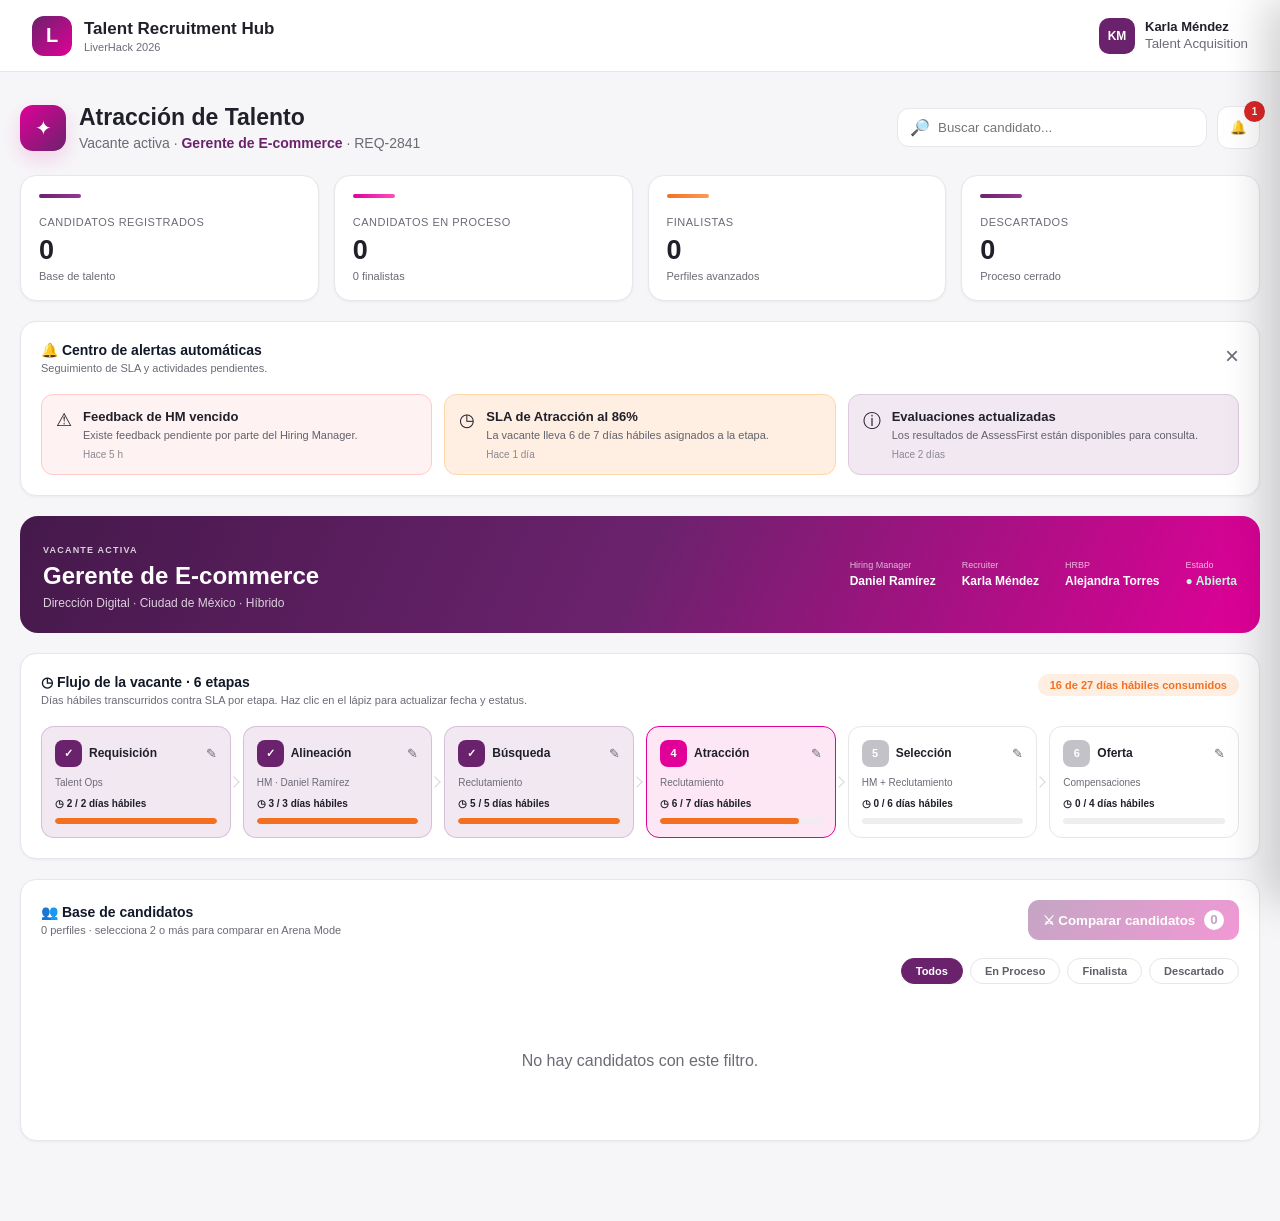
==== html/index.html @ 6214e39b "refactor: organiza estructura del proyecto en carpetas" ====
<!DOCTYPE html>
<html lang="es">

<head>

    <meta charset="UTF-8">

    <meta name="viewport" content="width=device-width, initial-scale=1.0">

    <title>
        Talent Recruitment Hub | LiverHack 2026
    </title>

    <link rel="stylesheet" href="../css/styles.css">

    <!-- Primero cargamos los datos -->
    <script src="../js/candidatos-db.js" defer></script>

    <!-- Después cargamos la lógica de la página -->
    <script src="../js/app.js" defer></script>

</head>


<body>


    <div class="app-shell">


        <!-- =========================================
             ENCABEZADO
        ========================================== -->

        <header class="top-header">


            <div class="brand">

                <div class="brand-logo">
                    L
                </div>

                <div>

                    <h1>
                        Talent Recruitment Hub
                    </h1>

                    <p>
                        LiverHack 2026
                    </p>

                </div>

            </div>



            <div class="header-user">

                <span class="user-avatar">
                    KM
                </span>

                <div>

                    <strong>
                        Karla Méndez
                    </strong>

                    <small>
                        Talent Acquisition
                    </small>

                </div>

            </div>


        </header>



        <!-- =========================================
             CONTENIDO
        ========================================== -->

        <main class="main-container">


            <!-- =====================================
                 TOP BAR
            ====================================== -->

            <section class="hero-header">


                <div class="hero-title">

                    <div class="hero-icon">
                        ✦
                    </div>

                    <div>

                        <h2>
                            Atracción de Talento
                        </h2>

                        <p>

                            Vacante activa ·

                            <strong>
                                Gerente de E-commerce
                            </strong>

                            · REQ-2841

                        </p>

                    </div>

                </div>



                <div class="hero-actions">


                    <div class="search-box">

                        <span>
                            🔎
                        </span>

                        <input id="searchInput" type="text" placeholder="Buscar candidato...">

                    </div>



                    <button id="alertsButton" class="icon-button" type="button" title="Alertas">

                        🔔

                        <span id="criticalBadge" class="notification-badge">
                            1
                        </span>

                    </button>


                </div>


            </section>



            <!-- =====================================
                 KPIs
            ====================================== -->

            <section id="kpiContainer" class="kpi-grid">
            </section>



            <!-- =====================================
                 ALERTAS
            ====================================== -->

            <section id="alertsPanel" class="card alerts-panel">


                <div class="section-header">

                    <div>

                        <h3>
                            🔔 Centro de alertas automáticas
                        </h3>

                        <p>
                            Seguimiento de SLA y actividades pendientes.
                        </p>

                    </div>


                    <button id="closeAlertsButton" class="close-small" type="button">
                        ×
                    </button>

                </div>



                <div id="alertsContainer" class="alerts-grid">
                </div>


            </section>



            <!-- =====================================
                 VACANTE
            ====================================== -->

            <section class="vacancy-summary">


                <div>

                    <span class="eyebrow">
                        VACANTE ACTIVA
                    </span>

                    <h2>
                        Gerente de E-commerce
                    </h2>

                    <p>
                        Dirección Digital · Ciudad de México · Híbrido
                    </p>

                </div>



                <div class="vacancy-summary-info">


                    <div>

                        <span>
                            Hiring Manager
                        </span>

                        <strong>
                            Daniel Ramírez
                        </strong>

                    </div>


                    <div>

                        <span>
                            Recruiter
                        </span>

                        <strong>
                            Karla Méndez
                        </strong>

                    </div>


                    <div>

                        <span>
                            HRBP
                        </span>

                        <strong>
                            Alejandra Torres
                        </strong>

                    </div>


                    <div>

                        <span>
                            Estado
                        </span>

                        <strong class="open-status">
                            ● Abierta
                        </strong>

                    </div>


                </div>


            </section>



            <!-- =====================================
                 TIMELINE
            ====================================== -->

            <section class="card">


                <div class="section-header">

                    <div>

                        <h3>
                            ◷ Flujo de la vacante · 6 etapas
                        </h3>

                        <p>
                            Días hábiles transcurridos contra SLA por etapa.
                            Haz clic en el lápiz para actualizar fecha y estatus.
                        </p>

                    </div>


                    <span id="globalStageStatus" class="stage-global-status">
                    </span>

                </div>



                <div id="timelineContainer" class="vacancy-timeline">
                </div>


            </section>



            <!-- =====================================
                 CANDIDATOS
            ====================================== -->

            <section class="card">


                <div class="candidate-section-header">


                    <div>

                        <h3>
                            👥 Base de candidatos
                        </h3>

                        <p id="candidateCounter">
                        </p>

                    </div>


                    <button id="arenaButton" class="arena-button" type="button" disabled>

                        ⚔ Comparar candidatos

                        <span id="selectedCounter">
                            0
                        </span>

                    </button>


                </div>



                <div id="filtersContainer" class="filters">
                </div>



                <div id="candidateGrid" class="candidate-grid">
                </div>


            </section>


        </main>


    </div>



    <!-- =========================================
         PANEL DEL CANDIDATO
    ========================================== -->

    <div id="sheetOverlay" class="sheet-overlay">
    </div>


    <aside id="candidateSheet" class="candidate-sheet">

        <div id="candidateSheetContent" class="candidate-sheet-content">
        </div>

    </aside>



    <!-- =========================================
         COMPARADOR
    ========================================== -->

    <div id="arenaOverlay" class="modal-overlay">


        <div class="arena-modal">


            <div class="arena-header">

                <div>

                    <h2>
                        ⚔ Arena Mode
                    </h2>

                    <p>
                        Comparador de candidatos
                    </p>

                </div>


                <button id="closeArenaButton" class="arena-close" type="button">
                    ×
                </button>

            </div>



            <div id="arenaContent" class="arena-content">
            </div>


        </div>


    </div>



    <!-- =========================================
         TOAST
    ========================================== -->

    <div id="toast" class="toast">
    </div>


</body>

</html>
---- css/styles.css ----
/* =========================================================
   TALENT RECRUITMENT HUB
========================================================= */

:root {

    --liverpool: #e10098;
    --liverpool-dark: #b8007c;
    --liverpool-soft: #fde7f5;

    --grape: #6b226d;
    --grape-soft: #f1e8f2;

    --flame: #f37021;
    --flame-soft: #ffeee2;

    --red: #dc2626;
    --red-soft: #fef2f2;

    --green: #059669;
    --green-soft: #ecfdf5;

    --yellow: #d97706;
    --yellow-soft: #fffbeb;

    --canvas: #f6f6f8;
    --white: #ffffff;

    --text: #20202a;
    --text-secondary: #6b6b76;

    --border: #e6e6eb;

    --shadow:
        0 1px 3px rgba(0, 0, 0, .05);

}


/* =========================================================
   RESET
========================================================= */

* {
    box-sizing: border-box;
    margin: 0;
    padding: 0;
}


html {
    scroll-behavior: smooth;
}


body {

    font-family:
        Inter,
        Arial,
        Helvetica,
        sans-serif;

    color: var(--text);

    background:
        var(--canvas);

}


button,
input,
select {
    font-family: inherit;
}


button {
    cursor: pointer;
}


/* =========================================================
   HEADER
========================================================= */

.top-header {

    height: 72px;

    display: flex;

    align-items: center;

    justify-content: space-between;

    padding:
        0 32px;

    position: sticky;

    top: 0;

    z-index: 30;

    border-bottom:
        1px solid var(--border);

    background:
        white;

}


.brand {

    display: flex;

    align-items: center;

    gap: 12px;

}


.brand-logo {

    width: 40px;

    height: 40px;

    display: flex;

    align-items: center;

    justify-content: center;

    border-radius: 12px;

    color:
        white;

    font-size: 20px;

    font-weight: 800;

    background:
        linear-gradient(
            135deg,
            var(--grape),
            var(--liverpool)
        );

}


.brand h1 {

    font-size:
        17px;

}


.brand p {

    margin-top:
        2px;

    color:
        var(--text-secondary);

    font-size:
        11px;

}


.header-user {

    display: flex;

    align-items: center;

    gap: 10px;

}


.header-user strong {

    display: block;

    font-size:
        13px;

}


.header-user small {

    color:
        var(--text-secondary);

}


.user-avatar {

    width:
        36px;

    height:
        36px;

    display: flex;

    align-items: center;

    justify-content: center;

    border-radius:
        10px;

    color:
        white;

    background:
        var(--grape);

    font-size:
        12px;

    font-weight:
        700;

}


/* =========================================================
   MAIN
========================================================= */

.main-container {

    width:
        min(
            1450px,
            calc(100% - 40px)
        );

    margin:
        0 auto;

    padding:
        32px 0 60px;

}


/* =========================================================
   HERO
========================================================= */

.hero-header {

    display: flex;

    align-items: center;

    justify-content: space-between;

    gap:
        30px;

    margin-bottom:
        24px;

}


.hero-title {

    display: flex;

    align-items: center;

    gap:
        13px;

}


.hero-icon {

    width:
        46px;

    height:
        46px;

    display: flex;

    align-items: center;

    justify-content: center;

    border-radius:
        13px;

    color:
        white;

    background:
        linear-gradient(
            135deg,
            var(--liverpool),
            var(--grape)
        );

    box-shadow:
        0 8px 20px
        rgba(225, 0, 152, .16);

    font-size:
        20px;

}


.hero-title h2 {

    font-size:
        23px;

}


.hero-title p {

    margin-top:
        4px;

    color:
        var(--text-secondary);

    font-size:
        14px;

}


.hero-title strong {

    color:
        var(--grape);

}


.hero-actions {

    display: flex;

    align-items: center;

    gap:
        10px;

}


.search-box {

    width:
        310px;

    display: flex;

    align-items: center;

    gap:
        8px;

    padding:
        0 12px;

    border:
        1px solid var(--border);

    border-radius:
        12px;

    background:
        white;

}


.search-box input {

    width:
        100%;

    padding:
        11px 0;

    border:
        none;

    outline:
        none;

    background:
        transparent;

    color:
        var(--text);

}


.icon-button {

    width:
        43px;

    height:
        43px;

    position:
        relative;

    border:
        1px solid var(--border);

    border-radius:
        12px;

    background:
        white;

}


.notification-badge {

    width:
        21px;

    height:
        21px;

    position:
        absolute;

    top:
        -6px;

    right:
        -6px;

    display: flex;

    align-items: center;

    justify-content: center;

    border-radius:
        50%;

    color:
        white;

    background:
        var(--red);

    font-size:
        10px;

    font-weight:
        700;

}


/* =========================================================
   KPIs
========================================================= */

.kpi-grid {

    display:
        grid;

    grid-template-columns:
        repeat(4, 1fr);

    gap:
        15px;

    margin-bottom:
        20px;

}


.kpi-card {

    padding:
        18px;

    border:
        1px solid var(--border);

    border-radius:
        16px;

    background:
        white;

    box-shadow:
        var(--shadow);

}


.kpi-line {

    width:
        42px;

    height:
        4px;

    margin-bottom:
        14px;

    border-radius:
        999px;

}


.kpi-line.grape {

    background:
        linear-gradient(
            90deg,
            var(--grape),
            #933795
        );

}


.kpi-line.pink {

    background:
        linear-gradient(
            90deg,
            var(--liverpool),
            #ff4fbb
        );

}


.kpi-line.flame {

    background:
        linear-gradient(
            90deg,
            var(--flame),
            #ff9a5a
        );

}


.kpi-card span {

    color:
        var(--text-secondary);

    font-size:
        11px;

    text-transform:
        uppercase;

    letter-spacing:
        .5px;

}


.kpi-card strong {

    display:
        block;

    margin-top:
        5px;

    font-size:
        27px;

}


.kpi-card p {

    margin-top:
        4px;

    color:
        var(--text-secondary);

    font-size:
        11px;

}


/* =========================================================
   CARDS
========================================================= */

.card {

    margin-bottom:
        20px;

    padding:
        20px;

    border:
        1px solid var(--border);

    border-radius:
        16px;

    background:
        white;

    box-shadow:
        var(--shadow);

}


.section-header {

    display: flex;

    align-items:
        flex-start;

    justify-content:
        space-between;

    gap:
        20px;

    margin-bottom:
        20px;

}


.section-header h3,
.candidate-section-header h3 {

    color:
        #111827;

    font-size:
        14px;

    font-weight:
        600;

}


.section-header p,
.candidate-section-header p {

    margin-top:
        4px;

    color:
        var(--text-secondary);

    font-size:
        11px;

}


.close-small {

    border:
        none;

    background:
        transparent;

    color:
        var(--text-secondary);

    font-size:
        24px;

}


/* =========================================================
   ALERTAS
========================================================= */

.alerts-panel {

    max-height:
        500px;

    overflow:
        hidden;

    opacity:
        1;

    transition:
        .3s ease;

}


.alerts-panel.hidden {

    max-height:
        0;

    margin-bottom:
        0;

    padding-top:
        0;

    padding-bottom:
        0;

    opacity:
        0;

    border-width:
        0;

}


.alerts-grid {

    display:
        grid;

    grid-template-columns:
        repeat(3, 1fr);

    gap:
        12px;

}


.alert {

    display:
        flex;

    gap:
        11px;

    padding:
        14px;

    border:
        1px solid;

    border-radius:
        12px;

}


.alert.critical {

    border-color:
        #fecaca;

    background:
        var(--red-soft);

}


.alert.warning {

    border-color:
        #fed7aa;

    background:
        var(--flame-soft);

}


.alert.info {

    border-color:
        #dec9df;

    background:
        var(--grape-soft);

}


.alert-icon {

    font-size:
        18px;

}


.alert h4 {

    font-size:
        13px;

}


.alert p {

    margin-top:
        4px;

    color:
        #62626c;

    line-height:
        1.45;

    font-size:
        11px;

}


.alert small {

    display:
        block;

    margin-top:
        5px;

    color:
        #8a8991;

    font-size:
        10px;

}


/* =========================================================
   VACANTE
========================================================= */

.vacancy-summary {

    display:
        flex;

    align-items:
        center;

    justify-content:
        space-between;

    gap:
        30px;

    margin-bottom:
        20px;

    padding:
        23px;

    border-radius:
        18px;

    color:
        white;

    background:
        linear-gradient(
            115deg,
            #45194b,
            var(--grape),
            var(--liverpool)
        );

}


.eyebrow {

    font-size:
        9px;

    font-weight:
        800;

    letter-spacing:
        1.2px;

    opacity:
        .8;

}


.vacancy-summary h2 {

    margin-top:
        5px;

    font-size:
        24px;

}


.vacancy-summary > div > p {

    margin-top:
        6px;

    opacity:
        .8;

    font-size:
        12px;

}


.vacancy-summary-info {

    display:
        grid;

    grid-template-columns:
        repeat(4, auto);

    gap:
        26px;

}


.vacancy-summary-info span {

    display:
        block;

    opacity:
        .7;

    font-size:
        9px;

}


.vacancy-summary-info strong {

    display:
        block;

    margin-top:
        4px;

    font-size:
        12px;

}


.open-status {

    color:
        #b9ffd8;

}


/* =========================================================
   TIMELINE
========================================================= */

.stage-global-status {

    padding:
        5px 12px;

    border-radius:
        999px;

    color:
        var(--flame);

    background:
        var(--flame-soft);

    font-size:
        11px;

    font-weight:
        600;

}


.vacancy-timeline {

    display:
        grid;

    grid-template-columns:
        repeat(6, 1fr);

    gap:
        12px;

}


.timeline-stage {

    position:
        relative;

    min-width:
        0;

    padding:
        13px;

    border:
        1px solid var(--border);

    border-radius:
        13px;

    background:
        white;

    transition:
        transform .2s ease,
        box-shadow .2s ease;

}


.timeline-stage:hover {

    transform:
        translateY(-1px);

    box-shadow:
        0 3px 10px
        rgba(0, 0, 0, .055);

}


.timeline-stage.done {

    border-color:
        rgba(107, 34, 109, .20);

    background:
        var(--grape-soft);

}


.timeline-stage.current {

    border-color:
        var(--liverpool);

    background:
        var(--liverpool-soft);

}


.timeline-stage:not(:last-child)::after {

    content:
        "";

    width:
        7px;

    height:
        7px;

    position:
        absolute;

    top:
        50%;

    right:
        -8px;

    z-index:
        5;

    border-top:
        1px solid #d6d6dc;

    border-right:
        1px solid #d6d6dc;

    transform:
        translateY(-50%)
        rotate(45deg);

}


.timeline-stage-header {

    display:
        flex;

    align-items:
        center;

    justify-content:
        space-between;

    gap:
        7px;

}


.stage-number {

    width:
        27px;

    height:
        27px;

    flex-shrink:
        0;

    display:
        flex;

    align-items:
        center;

    justify-content:
        center;

    border-radius:
        8px;

    color:
        white;

    background:
        #c2c2c8;

    font-size:
        11px;

    font-weight:
        700;

}


.done .stage-number {

    background:
        var(--grape);

}


.current .stage-number {

    background:
        var(--liverpool);

}


.timeline-stage h4 {

    flex:
        1;

    font-size:
        12px;

}


.edit-stage {

    border:
        none;

    color:
        var(--text-secondary);

    background:
        transparent;

    font-size:
        13px;

}


.edit-stage:hover {

    color:
        var(--liverpool);

}


.stage-owner {

    margin-top:
        10px;

    color:
        var(--text-secondary);

    font-size:
        10px;

}


.stage-time {

    display:
        flex;

    align-items:
        center;

    gap:
        5px;

    margin-top:
        10px;

    font-size:
        10px;

    font-weight:
        600;

}


.stage-time.over {

    color:
        var(--red);

}


.progress {

    width:
        100%;

    height:
        6px;

    margin-top:
        9px;

    overflow:
        hidden;

    border-radius:
        999px;

    background:
        #efedf0;

}


.progress-fill {

    height:
        100%;

    border-radius:
        999px;

    background:
        linear-gradient(
            90deg,
            var(--grape),
            var(--liverpool)
        );

    transition:
        width .5s ease;

}


.timeline-stage.done .progress {

    background:
        rgba(255, 255, 255, .8);

}


.timeline-stage.done .progress-fill {

    background:
        var(--flame);

}


.progress-fill.warning {

    background:
        var(--flame);

}


.progress-fill.danger {

    background:
        var(--red);

}


.stage-editor {

    display:
        none;

    margin-top:
        12px;

    padding:
        10px;

    border:
        1px solid var(--border);

    border-radius:
        9px;

    background:
        white;

}


.stage-editor.active {

    display:
        block;

}


.stage-editor label {

    display:
        block;

    margin-bottom:
        8px;

    color:
        var(--text-secondary);

    font-size:
        9px;

    font-weight:
        700;

    text-transform:
        uppercase;

}


.stage-editor input,
.stage-editor select {

    width:
        100%;

    margin-top:
        4px;

    padding:
        7px;

    border:
        1px solid var(--border);

    border-radius:
        6px;

    outline:
        none;

}


.stage-editor input:focus,
.stage-editor select:focus {

    border-color:
        var(--liverpool);

}


.stage-editor button {

    width:
        100%;

    padding:
        7px;

    border:
        none;

    border-radius:
        7px;

    color:
        white;

    background:
        var(--liverpool);

}


/* =========================================================
   CANDIDATOS
========================================================= */

.candidate-section-header {

    display:
        flex;

    align-items:
        center;

    justify-content:
        space-between;

    gap:
        20px;

}


.filters {

    display:
        flex;

    justify-content:
        flex-end;

    flex-wrap:
        wrap;

    gap:
        7px;

    margin:
        18px 0;

}


.filter-button {

    padding:
        6px 14px;

    border:
        1px solid var(--border);

    border-radius:
        999px;

    color:
        #5f6068;

    background:
        white;

    font-size:
        11px;

    font-weight:
        600;

}


.filter-button:hover {

    border-color:
        var(--grape);

    color:
        var(--grape);

}


.filter-button.active {

    border-color:
        var(--grape);

    color:
        white;

    background:
        var(--grape);

}


.arena-button {

    padding:
        10px 15px;

    border:
        none;

    border-radius:
        11px;

    color:
        white;

    background:
        linear-gradient(
            135deg,
            var(--grape),
            var(--liverpool)
        );

    font-weight:
        700;

}


.arena-button:disabled {

    opacity:
        .4;

    cursor:
        not-allowed;

}


.arena-button span {

    width:
        20px;

    height:
        20px;

    display:
        inline-flex;

    align-items:
        center;

    justify-content:
        center;

    margin-left:
        5px;

    border-radius:
        50%;

    color:
        var(--grape);

    background:
        white;

}


.candidate-grid {

    display:
        grid;

    grid-template-columns:
        repeat(3, 1fr);

    gap:
        13px;

}


.candidate-card {

    padding:
        16px;

    border:
        1px solid var(--border);

    border-radius:
        14px;

    background:
        white;

    transition:
        transform .2s ease,
        box-shadow .2s ease,
        border-color .2s ease;

}


.candidate-card:hover {

    transform:
        translateY(-2px);

    box-shadow:
        0 8px 25px
        rgba(0, 0, 0, .07);

}


.candidate-card.selected {

    border-color:
        var(--liverpool);

    background:
        rgba(253, 231, 245, .40);

}


.candidate-top {

    display:
        flex;

    align-items:
        flex-start;

    gap:
        10px;

}


.candidate-checkbox {

    width:
        16px;

    height:
        16px;

    margin-top:
        4px;

    accent-color:
        var(--liverpool);

}


.candidate-avatar {

    width:
        48px;

    height:
        48px;

    flex-shrink:
        0;

    display:
        flex;

    align-items:
        center;

    justify-content:
        center;

    border-radius:
        13px;

    color:
        white;

    background:
        linear-gradient(
            135deg,
            var(--grape),
            var(--liverpool)
        );

    font-size:
        13px;

    font-weight:
        800;

}


.candidate-basic {

    min-width:
        0;

    flex:
        1;

}


.candidate-basic h4 {

    overflow:
        hidden;

    white-space:
        nowrap;

    text-overflow:
        ellipsis;

    font-size:
        13px;

}


.candidate-basic p {

    overflow:
        hidden;

    margin-top:
        3px;

    color:
        var(--text-secondary);

    white-space:
        nowrap;

    text-overflow:
        ellipsis;

    font-size:
        11px;

}


.location {

    display:
        block;

    margin-top:
        4px;

    color:
        var(--text-secondary);

    font-size:
        10px;

}


.status {

    padding:
        4px 8px;

    border-radius:
        999px;

    white-space:
        nowrap;

    font-size:
        9px;

    font-weight:
        700;

}


.status.finalista {

    color:
        var(--liverpool-dark);

    background:
        var(--liverpool-soft);

}


.status.proceso {

    color:
        #c15212;

    background:
        var(--flame-soft);

}


.status.descartado {

    color:
        #666;

    background:
        #ededf0;

}


.compatibility {

    margin-top:
        15px;

}


.compatibility-header {

    display:
        flex;

    justify-content:
        space-between;

    margin-bottom:
        5px;

    color:
        #60606a;

    font-size:
        10px;

}


.compatibility-header strong {

    color:
        var(--liverpool);

}


.candidate-footer {

    display:
        flex;

    align-items:
        center;

    justify-content:
        space-between;

    gap:
        10px;

    margin-top:
        14px;

}


.process-days {

    color:
        var(--text-secondary);

    font-size:
        10px;

}


.candidate-buttons {

    display:
        flex;

    gap:
        6px;

}


.small-button {

    padding:
        7px 9px;

    border:
        1px solid var(--border);

    border-radius:
        8px;

    color:
        #52525d;

    background:
        white;

    font-size:
        10px;

    font-weight:
        600;

}


.small-button:hover {

    border-color:
        var(--grape);

    color:
        var(--grape);

}


.small-button.primary {

    border-color:
        var(--liverpool);

    color:
        white;

    background:
        var(--liverpool);

}


.small-button.primary:hover {

    color:
        white;

    background:
        var(--liverpool-dark);

}


.empty-state {

    grid-column:
        1 / -1;

    padding:
        50px;

    text-align:
        center;

    color:
        var(--text-secondary);

}


/* =========================================================
   PANEL CANDIDATO
========================================================= */

.sheet-overlay {

    position:
        fixed;

    inset:
        0;

    z-index:
        90;

    visibility:
        hidden;

    opacity:
        0;

    background:
        rgba(0, 0, 0, .42);

    transition:
        .25s;

}


.sheet-overlay.active {

    visibility:
        visible;

    opacity:
        1;

}


.candidate-sheet {

    width:
        min(560px, 100%);

    height:
        100vh;

    position:
        fixed;

    top:
        0;

    right:
        0;

    z-index:
        100;

    transform:
        translateX(100%);

    background:
        var(--canvas);

    box-shadow:
        -15px 0 40px
        rgba(0, 0, 0, .18);

    transition:
        transform .32s ease;

}


.candidate-sheet.active {

    transform:
        translateX(0);

}


.candidate-sheet-content {

    height:
        100%;

    display:
        flex;

    flex-direction:
        column;

}


.sheet-header {

    display:
        flex;

    align-items:
        flex-start;

    gap:
        13px;

    padding:
        20px;

    color:
        white;

    background:
        linear-gradient(
            100deg,
            var(--grape),
            var(--liverpool)
        );

}


.sheet-header-avatar {

    width:
        55px;

    height:
        55px;

    flex-shrink:
        0;

    display:
        flex;

    align-items:
        center;

    justify-content:
        center;

    border-radius:
        15px;

    background:
        rgba(255, 255, 255, .18);

    font-size:
        16px;

    font-weight:
        700;

}


.sheet-header-info {

    min-width:
        0;

    flex:
        1;

}


.sheet-header-info h2 {

    font-size:
        18px;

}


.sheet-header-info > p {

    margin-top:
        3px;

    opacity:
        .85;

    font-size:
        12px;

}


.sheet-tags {

    display:
        flex;

    flex-wrap:
        wrap;

    gap:
        5px;

    margin-top:
        9px;

}


.sheet-tag {

    padding:
        4px 8px;

    border-radius:
        999px;

    background:
        rgba(255, 255, 255, .18);

    font-size:
        9px;

}


.compatibility-tag {

    color:
        var(--liverpool);

    background:
        white;

    font-weight:
        800;

}


.close-sheet {

    border:
        none;

    color:
        white;

    background:
        transparent;

    font-size:
        25px;

}


.sheet-scroll {

    flex:
        1;

    overflow-y:
        auto;

    padding:
        20px;

}


.sheet-section {

    margin-bottom:
        24px;

}


.sheet-section h3 {

    margin-bottom:
        10px;

    font-size:
        13px;

}


.summary-box {

    padding:
        14px;

    border:
        1px solid var(--border);

    border-radius:
        10px;

    background:
        white;

    color:
        #555560;

    line-height:
        1.55;

    font-size:
        11px;

}


.info-grid {

    display:
        grid;

    grid-template-columns:
        repeat(2, 1fr);

    gap:
        9px;

    margin-top:
        10px;

}


.info-box {

    display:
        flex;

    gap:
        9px;

    padding:
        11px;

    border:
        1px solid var(--border);

    border-radius:
        9px;

    background:
        white;

}


.info-icon {

    font-size:
        16px;

}


.info-box span {

    display:
        block;

    color:
        var(--text-secondary);

    font-size:
        9px;

}


.info-box strong {

    display:
        block;

    margin-top:
        3px;

    font-size:
        10px;

}


.cv-viewer {

    overflow:
        hidden;

    border:
        1px solid var(--border);

    border-radius:
        11px;

    background:
        #dddde2;

}


.cv-toolbar {

    display:
        flex;

    align-items:
        center;

    justify-content:
        space-between;

    gap:
        8px;

    padding:
        8px 10px;

    background:
        #292933;

    color:
        white;

    font-size:
        9px;

}


.cv-toolbar-actions {

    display:
        flex;

    gap:
        5px;

}


.cv-toolbar button {

    padding:
        5px 8px;

    border:
        none;

    border-radius:
        5px;

    background:
        #41414c;

    color:
        white;

}


.cv-paper-wrap {

    overflow:
        auto;

    padding:
        18px;

}


.cv-paper {

    min-height:
        440px;

    padding:
        35px;

    transform-origin:
        top left;

    background:
        white;

    box-shadow:
        0 3px 15px
        rgba(0, 0, 0, .12);

}


.cv-paper h4 {

    font-size:
        15px;

}


.cv-block {

    margin-top:
        15px;

    white-space:
        pre-line;

    color:
        #44444d;

    line-height:
        1.55;

    font-size:
        10px;

}


.assess-card {

    padding:
        15px;

    border:
        1px solid var(--border);

    border-radius:
        11px;

    background:
        white;

}


.assess-main {

    display:
        grid;

    grid-template-columns:
        100px 1fr;

    gap:
        18px;

    align-items:
        center;

}


.compatibility-circle {

    width:
        90px;

    height:
        90px;

    display:
        flex;

    align-items:
        center;

    justify-content:
        center;

    border:
        7px solid var(--liverpool-soft);

    border-top-color:
        var(--liverpool);

    border-radius:
        50%;

    color:
        var(--liverpool);

    font-size:
        20px;

    font-weight:
        800;

}


.dimension {

    margin-bottom:
        8px;

}


.dimension-header {

    display:
        flex;

    justify-content:
        space-between;

    font-size:
        9px;

}


.strengths-grid {

    display:
        grid;

    grid-template-columns:
        1fr 1fr;

    gap:
        10px;

    margin-top:
        15px;

}


.strength-box {

    padding:
        12px;

    border-radius:
        9px;

    font-size:
        9px;

}


.strength-box.good {

    background:
        var(--green-soft);

}


.strength-box.opportunity {

    background:
        var(--flame-soft);

}


.strength-box strong {

    display:
        block;

    margin-bottom:
        7px;

}


.strength-box ul {

    padding-left:
        16px;

}


.strength-box li {

    margin-bottom:
        4px;

}


.recommendation {

    margin-top:
        12px;

    padding:
        12px;

    border-left:
        4px solid var(--grape);

    background:
        var(--grape-soft);

    color:
        #55505a;

    line-height:
        1.5;

    font-size:
        10px;

}


.interview-item {

    margin-bottom:
        9px;

    padding:
        12px;

    border:
        1px solid var(--border);

    border-radius:
        9px;

    background:
        white;

}


.interview-top {

    display:
        flex;

    justify-content:
        space-between;

    gap:
        10px;

}


.interview-item h4 {

    font-size:
        11px;

}


.interview-item small {

    display:
        block;

    margin-top:
        2px;

    color:
        var(--text-secondary);

}


.interview-item p {

    margin-top:
        8px;

    color:
        #5d5d65;

    line-height:
        1.5;

    font-size:
        10px;

}


.verdict {

    padding:
        3px 7px;

    border-radius:
        999px;

    white-space:
        nowrap;

    font-size:
        8px;

    font-weight:
        700;

}


.verdict.recomendado {

    color:
        var(--green);

    background:
        var(--green-soft);

}


.verdict.reservas {

    color:
        var(--flame);

    background:
        var(--flame-soft);

}


.verdict.no-recomendado {

    color:
        var(--red);

    background:
        var(--red-soft);

}


/* =========================================================
   ARENA
========================================================= */

.modal-overlay {

    position:
        fixed;

    inset:
        0;

    z-index:
        200;

    visibility:
        hidden;

    opacity:
        0;

    display:
        flex;

    align-items:
        center;

    justify-content:
        center;

    padding:
        25px;

    background:
        rgba(0, 0, 0, .52);

    transition:
        .25s;

}


.modal-overlay.active {

    visibility:
        visible;

    opacity:
        1;

}


.arena-modal {

    width:
        min(1250px, 96vw);

    max-height:
        92vh;

    overflow:
        hidden;

    border-radius:
        16px;

    background:
        white;

    box-shadow:
        0 20px 60px
        rgba(0, 0, 0, .2);

}


.arena-header {

    display:
        flex;

    align-items:
        center;

    justify-content:
        space-between;

    padding:
        17px 21px;

    color:
        white;

    background:
        linear-gradient(
            90deg,
            var(--grape),
            var(--liverpool)
        );

}


.arena-header h2 {

    font-size:
        17px;

}


.arena-header p {

    margin-top:
        2px;

    opacity:
        .8;

    font-size:
        10px;

}


.arena-close {

    border:
        none;

    color:
        white;

    background:
        transparent;

    font-size:
        27px;

}


.arena-content {

    max-height:
        calc(92vh - 70px);

    overflow:
        auto;

}


.arena-table {

    width:
        100%;

    min-width:
        850px;

    border-collapse:
        collapse;

    background:
        white;

}


.arena-table th,
.arena-table td {

    padding:
        12px;

    border-right:
        1px solid var(--border);

    border-bottom:
        1px solid var(--border);

    text-align:
        left;

    vertical-align:
        top;

    font-size:
        10px;

}


.arena-table th {

    position:
        sticky;

    top:
        0;

    z-index:
        3;

    background:
        white;

}


.arena-table .criterion {

    width:
        180px;

    color:
        #666;

    font-weight:
        700;

}


.arena-candidate {

    display:
        flex;

    align-items:
        center;

    gap:
        8px;

}


.arena-candidate .candidate-avatar {

    width:
        36px;

    height:
        36px;

    border-radius:
        9px;

    font-size:
        10px;

}


.compat-row {

    background:
        rgba(253, 231, 245, .55);

}


.final-row {

    background:
        var(--grape-soft);

}


.finalist-button {

    width:
        100%;

    padding:
        8px;

    border:
        1px solid #d3add5;

    border-radius:
        8px;

    color:
        var(--grape);

    background:
        white;

    font-size:
        9px;

    font-weight:
        700;

}


.finalist-button.selected {

    border-color:
        var(--liverpool);

    color:
        white;

    background:
        var(--liverpool);

}


.arena-footer {

    position:
        sticky;

    bottom:
        0;

    display:
        flex;

    align-items:
        center;

    justify-content:
        space-between;

    gap:
        20px;

    padding:
        14px 18px;

    border-top:
        1px solid var(--border);

    background:
        white;

}


.arena-footer p {

    color:
        var(--text-secondary);

    font-size:
        10px;

}


.send-finalists {

    padding:
        10px 16px;

    border:
        none;

    border-radius:
        9px;

    color:
        white;

    background:
        var(--liverpool);

    font-weight:
        700;

}


.send-finalists:disabled {

    opacity:
        .4;

    cursor:
        not-allowed;

}


/* =========================================================
   TOAST
========================================================= */

.toast {

    position:
        fixed;

    right:
        24px;

    bottom:
        24px;

    z-index:
        400;

    max-width:
        360px;

    padding:
        12px 16px;

    opacity:
        0;

    pointer-events:
        none;

    transform:
        translateY(15px);

    border-radius:
        9px;

    color:
        white;

    background:
        #2a2028;

    box-shadow:
        0 10px 30px
        rgba(0, 0, 0, .17);

    font-size:
        11px;

    transition:
        .25s;

}


.toast.active {

    opacity:
        1;

    transform:
        translateY(0);

}


/* =========================================================
   RESPONSIVE
========================================================= */

@media (max-width: 1150px) {

    .vacancy-timeline {

        grid-template-columns:
            repeat(3, 1fr);

    }


    .timeline-stage::after {

        display:
            none;

    }


    .candidate-grid {

        grid-template-columns:
            repeat(2, 1fr);

    }

}


@media (max-width: 850px) {

    .kpi-grid {

        grid-template-columns:
            repeat(2, 1fr);

    }


    .alerts-grid {

        grid-template-columns:
            1fr;

    }


    .vacancy-summary {

        align-items:
            flex-start;

        flex-direction:
            column;

    }


    .vacancy-summary-info {

        width:
            100%;

        grid-template-columns:
            repeat(2, 1fr);

    }

}


@media (max-width: 650px) {

    .top-header {

        height:
            auto;

        padding:
            12px 18px;

    }


    .header-user div:last-child {

        display:
            none;

    }


    .main-container {

        width:
            calc(100% - 22px);

        padding-top:
            20px;

    }


    .hero-header {

        align-items:
            flex-start;

        flex-direction:
            column;

    }


    .hero-actions,
    .search-box {

        width:
            100%;

    }


    .kpi-grid {

        grid-template-columns:
            1fr 1fr;

    }


    .vacancy-timeline,
    .candidate-grid {

        grid-template-columns:
            1fr;

    }


    .candidate-section-header {

        align-items:
            flex-start;

        flex-direction:
            column;

    }


    .filters {

        justify-content:
            flex-start;

    }


    .info-grid,
    .strengths-grid {

        grid-template-columns:
            1fr;

    }


    .assess-main {

        grid-template-columns:
            1fr;

    }

}
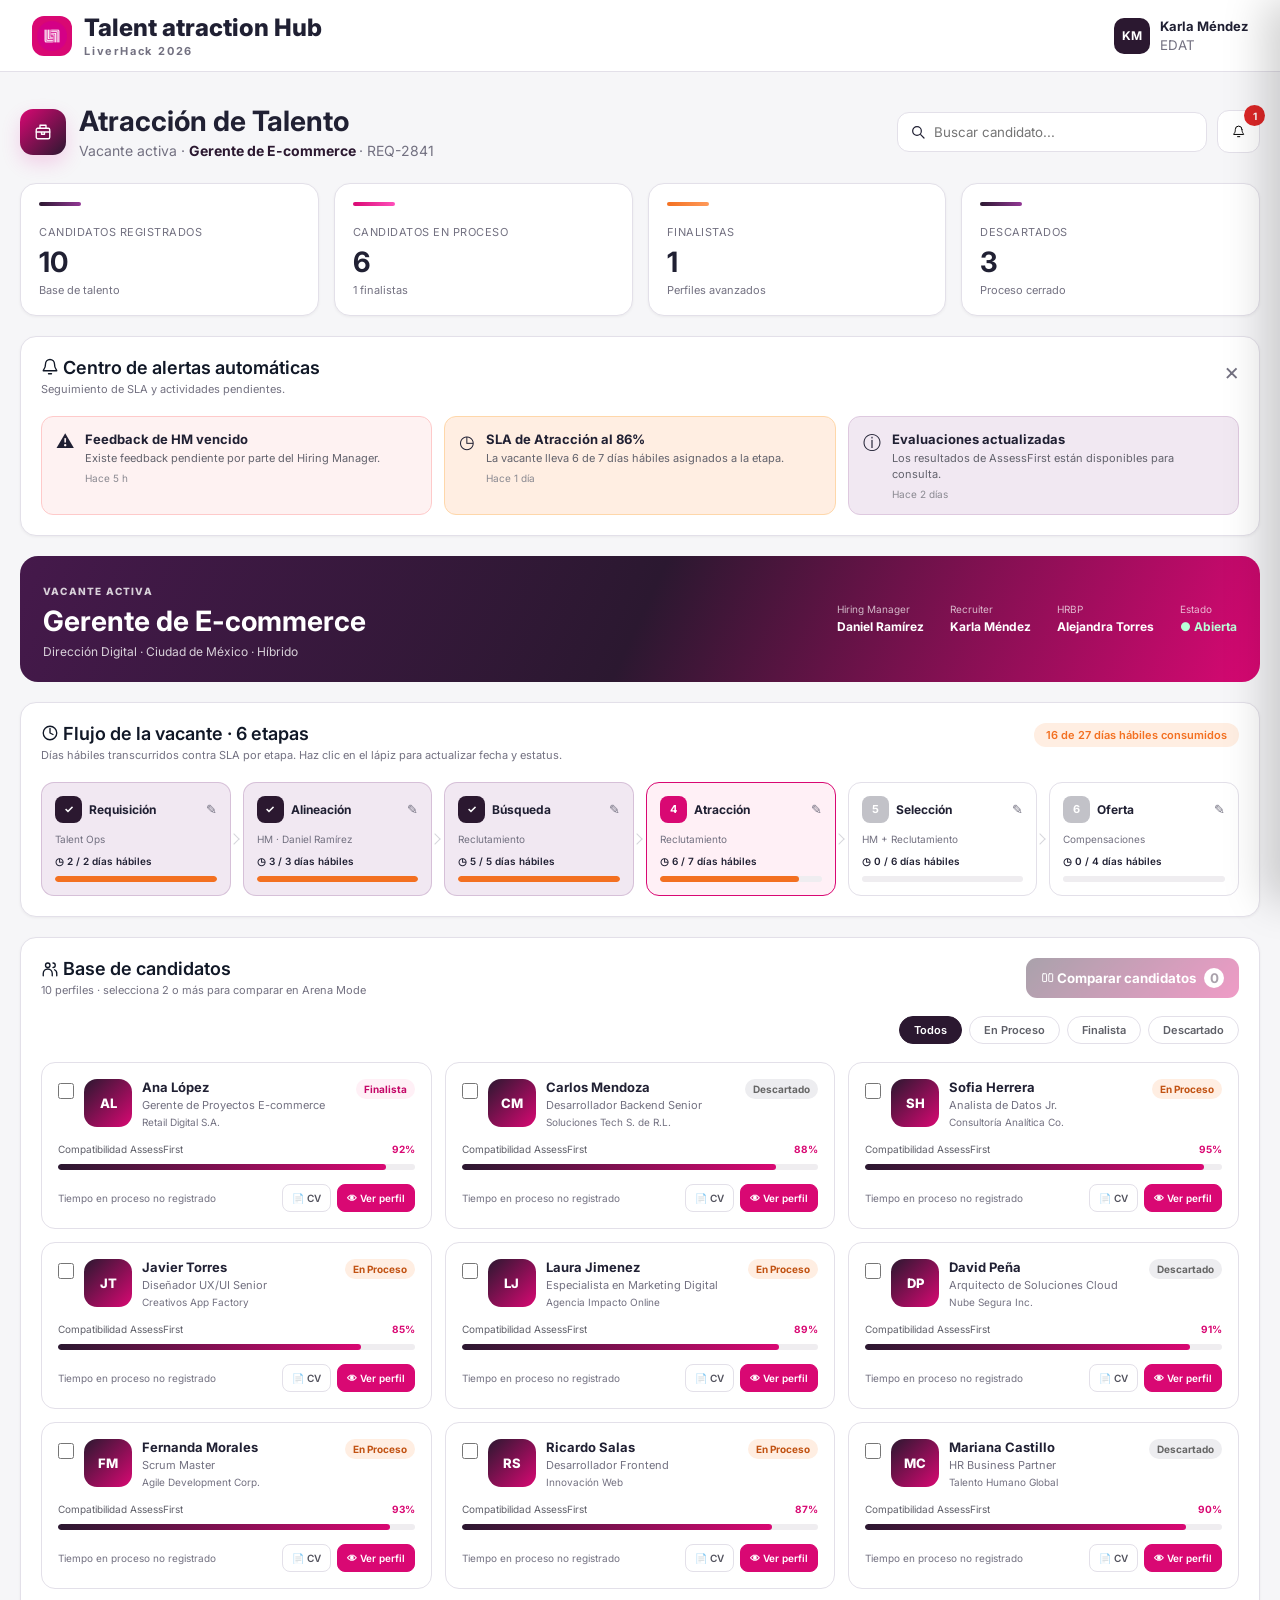
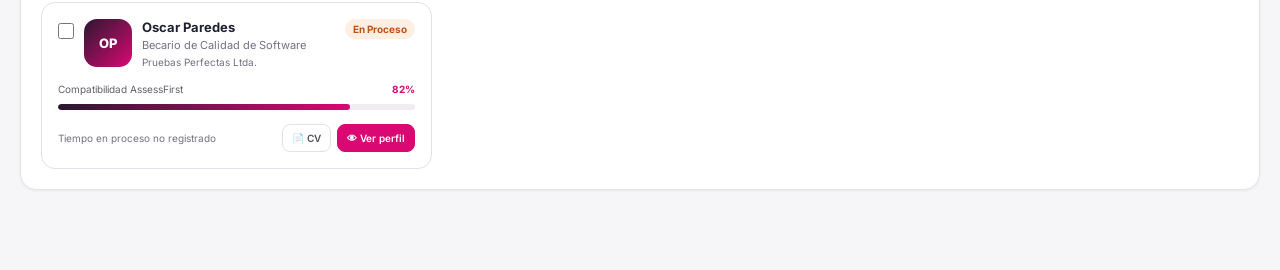
==== commit c82a5cf8: "feat: actualiza archivos del proyecto" ====
--- a/html/index.html
+++ b/html/index.html
@@ -8,7 +8,7 @@
     <meta name="viewport" content="width=device-width, initial-scale=1.0">
 
     <title>
-        Talent Recruitment Hub | LiverHack 2026
+        Talent atraction Hub | LiverHack 2026
     </title>
 
     <link rel="stylesheet" href="../css/styles.css">
@@ -19,6 +19,9 @@
     <!-- Después cargamos la lógica de la página -->
     <script src="../js/app.js" defer></script>
 
+    <link rel="preconnect" href="https://fonts.googleapis.com">
+    <link rel="preconnect" href="https://fonts.gstatic.com" crossorigin>
+    <link href="https://fonts.googleapis.com/css2?family=Inter:wght@400;500;600;700;800&display=swap" rel="stylesheet">
 </head>
 
 
@@ -37,14 +40,12 @@
 
             <div class="brand">
 
-                <div class="brand-logo">
-                    L
-                </div>
+                <div class="brand-logo"><img class="talento-logo-image" src="../recursos/el-puerto-de-liverpool-sab-de-cv--600.png" alt="Liverpool"></div>
 
                 <div>
 
                     <h1>
-                        Talent Recruitment Hub
+                         Talent atraction Hub
                     </h1>
 
                     <p>
@@ -70,7 +71,7 @@
                     </strong>
 
                     <small>
-                        Talent Acquisition
+                        EDAT
                     </small>
 
                 </div>
@@ -99,7 +100,7 @@
                 <div class="hero-title">
 
                     <div class="hero-icon">
-                        ✦
+                        <svg class="talento-icon" xmlns="http://www.w3.org/2000/svg" viewBox="0 0 24 24" fill="none" stroke="currentColor" stroke-width="1.8" stroke-linecap="round" stroke-linejoin="round" aria-hidden="true" focusable="false"><rect x="3" y="7" width="18" height="14" rx="2"/><path d="M8 7V3h8v4M3 12h18M10 12v3h4v-3"/></svg>
                     </div>
 
                     <div>
@@ -132,7 +133,7 @@
                     <div class="search-box">
 
                         <span>
-                            🔎
+                            <svg class="talento-icon" xmlns="http://www.w3.org/2000/svg" viewBox="0 0 24 24" fill="none" stroke="currentColor" stroke-width="1.8" stroke-linecap="round" stroke-linejoin="round" aria-hidden="true" focusable="false"><circle cx="10.5" cy="10.5" r="6.5"/><path d="m16 16 5 5"/></svg>
                         </span>
 
                         <input id="searchInput" type="text" placeholder="Buscar candidato...">
@@ -143,7 +144,7 @@
 
                     <button id="alertsButton" class="icon-button" type="button" title="Alertas">
 
-                        🔔
+                        <svg class="talento-icon" xmlns="http://www.w3.org/2000/svg" viewBox="0 0 24 24" fill="none" stroke="currentColor" stroke-width="1.8" stroke-linecap="round" stroke-linejoin="round" aria-hidden="true" focusable="false"><path d="M18 8a6 6 0 0 0-12 0c0 7-3 7-3 9h18c0-2-3-2-3-9M10 21h4"/></svg>
 
                         <span id="criticalBadge" class="notification-badge">
                             1
@@ -180,7 +181,7 @@
                     <div>
 
                         <h3>
-                            🔔 Centro de alertas automáticas
+                            <svg class="talento-icon" xmlns="http://www.w3.org/2000/svg" viewBox="0 0 24 24" fill="none" stroke="currentColor" stroke-width="1.8" stroke-linecap="round" stroke-linejoin="round" aria-hidden="true" focusable="false"><path d="M18 8a6 6 0 0 0-12 0c0 7-3 7-3 9h18c0-2-3-2-3-9M10 21h4"/></svg> Centro de alertas automáticas
                         </h3>
 
                         <p>
@@ -305,7 +306,7 @@
                     <div>
 
                         <h3>
-                            ◷ Flujo de la vacante · 6 etapas
+                            <svg class="talento-icon" xmlns="http://www.w3.org/2000/svg" viewBox="0 0 24 24" fill="none" stroke="currentColor" stroke-width="1.8" stroke-linecap="round" stroke-linejoin="round" aria-hidden="true" focusable="false"><circle cx="12" cy="12" r="9"/><path d="M12 6v6l4 2"/></svg> Flujo de la vacante · 6 etapas
                         </h3>
 
                         <p>
@@ -344,7 +345,7 @@
                     <div>
 
                         <h3>
-                            👥 Base de candidatos
+                            <svg class="talento-icon" xmlns="http://www.w3.org/2000/svg" viewBox="0 0 24 24" fill="none" stroke="currentColor" stroke-width="1.8" stroke-linecap="round" stroke-linejoin="round" aria-hidden="true" focusable="false"><circle cx="9" cy="7" r="3"/><path d="M3 21v-3a6 6 0 0 1 12 0v3M16 4a3 3 0 0 1 0 6M18 13a5 5 0 0 1 3 5v3"/></svg> Base de candidatos
                         </h3>
 
                         <p id="candidateCounter">
@@ -355,7 +356,7 @@
 
                     <button id="arenaButton" class="arena-button" type="button" disabled>
 
-                        ⚔ Comparar candidatos
+                        <svg class="talento-icon" xmlns="http://www.w3.org/2000/svg" viewBox="0 0 24 24" fill="none" stroke="currentColor" stroke-width="1.8" stroke-linecap="round" stroke-linejoin="round" aria-hidden="true" focusable="false"><rect x="3" y="5" width="7" height="14" rx="1"/><rect x="14" y="5" width="7" height="14" rx="1"/></svg> Comparar candidatos
 
                         <span id="selectedCounter">
                             0
@@ -419,7 +420,7 @@
                 <div>
 
                     <h2>
-                        ⚔ Arena Mode
+                        <svg class="talento-icon" xmlns="http://www.w3.org/2000/svg" viewBox="0 0 24 24" fill="none" stroke="currentColor" stroke-width="1.8" stroke-linecap="round" stroke-linejoin="round" aria-hidden="true" focusable="false"><rect x="3" y="5" width="7" height="14" rx="1"/><rect x="14" y="5" width="7" height="14" rx="1"/></svg> Arena Mode
                     </h2>
 
                     <p>
--- a/css/styles.css
+++ b/css/styles.css
@@ -141,7 +141,7 @@
     color:
         white;
 
-    font-size: 20px;
+    font-size: 18px;
 
     font-weight: 800;
 
@@ -157,8 +157,7 @@
 
 .brand h1 {
 
-    font-size:
-        17px;
+    font-size: 18px;
 
 }
 
@@ -171,8 +170,7 @@
     color:
         var(--text-secondary);
 
-    font-size:
-        11px;
+    font-size: 11px;
 
 }
 
@@ -192,8 +190,7 @@
 
     display: block;
 
-    font-size:
-        13px;
+    font-size: 13px;
 
 }
 
@@ -229,8 +226,7 @@
     background:
         var(--grape);
 
-    font-size:
-        12px;
+    font-size: 12px;
 
     font-weight:
         700;
@@ -323,16 +319,14 @@
         0 8px 20px
         rgba(225, 0, 152, .16);
 
-    font-size:
-        20px;
+    font-size: 18px;
 
 }
 
 
 .hero-title h2 {
 
-    font-size:
-        23px;
+    font-size: 24px;
 
 }
 
@@ -345,8 +339,7 @@
     color:
         var(--text-secondary);
 
-    font-size:
-        14px;
+    font-size: 14px;
 
 }
 
@@ -476,8 +469,7 @@
     background:
         var(--red);
 
-    font-size:
-        10px;
+    font-size: 10px;
 
     font-weight:
         700;
@@ -584,8 +576,7 @@
     color:
         var(--text-secondary);
 
-    font-size:
-        11px;
+    font-size: 11px;
 
     text-transform:
         uppercase;
@@ -604,8 +595,7 @@
     margin-top:
         5px;
 
-    font-size:
-        27px;
+    font-size: 28px;
 
 }
 
@@ -618,8 +608,7 @@
     color:
         var(--text-secondary);
 
-    font-size:
-        11px;
+    font-size: 11px;
 
 }
 
@@ -676,8 +665,7 @@
     color:
         #111827;
 
-    font-size:
-        14px;
+    font-size: 14px;
 
     font-weight:
         600;
@@ -694,8 +682,7 @@
     color:
         var(--text-secondary);
 
-    font-size:
-        11px;
+    font-size: 11px;
 
 }
 
@@ -711,8 +698,7 @@
     color:
         var(--text-secondary);
 
-    font-size:
-        24px;
+    font-size: 24px;
 
 }
 
@@ -830,16 +816,14 @@
 
 .alert-icon {
 
-    font-size:
-        18px;
+    font-size: 18px;
 
 }
 
 
 .alert h4 {
 
-    font-size:
-        13px;
+    font-size: 13px;
 
 }
 
@@ -855,8 +839,7 @@
     line-height:
         1.45;
 
-    font-size:
-        11px;
+    font-size: 11px;
 
 }
 
@@ -872,8 +855,7 @@
     color:
         #8a8991;
 
-    font-size:
-        10px;
+    font-size: 10px;
 
 }
 
@@ -921,8 +903,7 @@
 
 .eyebrow {
 
-    font-size:
-        9px;
+    font-size: 10px;
 
     font-weight:
         800;
@@ -941,8 +922,7 @@
     margin-top:
         5px;
 
-    font-size:
-        24px;
+    font-size: 24px;
 
 }
 
@@ -955,8 +935,7 @@
     opacity:
         .8;
 
-    font-size:
-        12px;
+    font-size: 12px;
 
 }
 
@@ -983,8 +962,7 @@
     opacity:
         .7;
 
-    font-size:
-        9px;
+    font-size: 10px;
 
 }
 
@@ -997,8 +975,7 @@
     margin-top:
         4px;
 
-    font-size:
-        12px;
+    font-size: 12px;
 
 }
 
@@ -1029,8 +1006,7 @@
     background:
         var(--flame-soft);
 
-    font-size:
-        11px;
+    font-size: 11px;
 
     font-weight:
         600;
@@ -1195,8 +1171,7 @@
     background:
         #c2c2c8;
 
-    font-size:
-        11px;
+    font-size: 11px;
 
     font-weight:
         700;
@@ -1225,8 +1200,7 @@
     flex:
         1;
 
-    font-size:
-        12px;
+    font-size: 12px;
 
 }
 
@@ -1242,8 +1216,7 @@
     background:
         transparent;
 
-    font-size:
-        13px;
+    font-size: 13px;
 
 }
 
@@ -1264,8 +1237,7 @@
     color:
         var(--text-secondary);
 
-    font-size:
-        10px;
+    font-size: 10px;
 
 }
 
@@ -1284,8 +1256,7 @@
     margin-top:
         10px;
 
-    font-size:
-        10px;
+    font-size: 10px;
 
     font-weight:
         600;
@@ -1419,8 +1390,7 @@
     color:
         var(--text-secondary);
 
-    font-size:
-        9px;
+    font-size: 10px;
 
     font-weight:
         700;
@@ -1545,8 +1515,7 @@
     background:
         white;
 
-    font-size:
-        11px;
+    font-size: 11px;
 
     font-weight:
         600;
@@ -1772,8 +1741,7 @@
             var(--liverpool)
         );
 
-    font-size:
-        13px;
+    font-size: 13px;
 
     font-weight:
         800;
@@ -1803,8 +1771,7 @@
     text-overflow:
         ellipsis;
 
-    font-size:
-        13px;
+    font-size: 13px;
 
 }
 
@@ -1826,8 +1793,7 @@
     text-overflow:
         ellipsis;
 
-    font-size:
-        11px;
+    font-size: 11px;
 
 }
 
@@ -1843,8 +1809,7 @@
     color:
         var(--text-secondary);
 
-    font-size:
-        10px;
+    font-size: 10px;
 
 }
 
@@ -1860,8 +1825,7 @@
     white-space:
         nowrap;
 
-    font-size:
-        9px;
+    font-size: 10px;
 
     font-weight:
         700;
@@ -1924,8 +1888,7 @@
     color:
         #60606a;
 
-    font-size:
-        10px;
+    font-size: 10px;
 
 }
 
@@ -1963,8 +1926,7 @@
     color:
         var(--text-secondary);
 
-    font-size:
-        10px;
+    font-size: 10px;
 
 }
 
@@ -1997,8 +1959,7 @@
     background:
         white;
 
-    font-size:
-        10px;
+    font-size: 10px;
 
     font-weight:
         600;
@@ -2211,8 +2172,7 @@
     background:
         rgba(255, 255, 255, .18);
 
-    font-size:
-        16px;
+    font-size: 16px;
 
     font-weight:
         700;
@@ -2233,8 +2193,7 @@
 
 .sheet-header-info h2 {
 
-    font-size:
-        18px;
+    font-size: 18px;
 
 }
 
@@ -2247,8 +2206,7 @@
     opacity:
         .85;
 
-    font-size:
-        12px;
+    font-size: 12px;
 
 }
 
@@ -2281,8 +2239,7 @@
     background:
         rgba(255, 255, 255, .18);
 
-    font-size:
-        9px;
+    font-size: 10px;
 
 }
 
@@ -2312,8 +2269,7 @@
     background:
         transparent;
 
-    font-size:
-        25px;
+    font-size: 24px;
 
 }
 
@@ -2345,8 +2301,7 @@
     margin-bottom:
         10px;
 
-    font-size:
-        13px;
+    font-size: 13px;
 
 }
 
@@ -2371,8 +2326,7 @@
     line-height:
         1.55;
 
-    font-size:
-        11px;
+    font-size: 11px;
 
 }
 
@@ -2419,8 +2373,7 @@
 
 .info-icon {
 
-    font-size:
-        16px;
+    font-size: 16px;
 
 }
 
@@ -2433,8 +2386,7 @@
     color:
         var(--text-secondary);
 
-    font-size:
-        9px;
+    font-size: 10px;
 
 }
 
@@ -2447,8 +2399,7 @@
     margin-top:
         3px;
 
-    font-size:
-        10px;
+    font-size: 10px;
 
 }
 
@@ -2493,8 +2444,7 @@
     color:
         white;
 
-    font-size:
-        9px;
+    font-size: 10px;
 
 }
 
@@ -2564,8 +2514,7 @@
 
 .cv-paper h4 {
 
-    font-size:
-        15px;
+    font-size: 14px;
 
 }
 
@@ -2584,8 +2533,7 @@
     line-height:
         1.55;
 
-    font-size:
-        10px;
+    font-size: 10px;
 
 }
 
@@ -2653,8 +2601,7 @@
     color:
         var(--liverpool);
 
-    font-size:
-        20px;
+    font-size: 18px;
 
     font-weight:
         800;
@@ -2678,8 +2625,7 @@
     justify-content:
         space-between;
 
-    font-size:
-        9px;
+    font-size: 10px;
 
 }
 
@@ -2709,8 +2655,7 @@
     border-radius:
         9px;
 
-    font-size:
-        9px;
+    font-size: 10px;
 
 }
 
@@ -2778,8 +2723,7 @@
     line-height:
         1.5;
 
-    font-size:
-        10px;
+    font-size: 10px;
 
 }
 
@@ -2820,8 +2764,7 @@
 
 .interview-item h4 {
 
-    font-size:
-        11px;
+    font-size: 11px;
 
 }
 
@@ -2851,8 +2794,7 @@
     line-height:
         1.5;
 
-    font-size:
-        10px;
+    font-size: 10px;
 
 }
 
@@ -2868,8 +2810,7 @@
     white-space:
         nowrap;
 
-    font-size:
-        8px;
+    font-size: 8px;
 
     font-weight:
         700;
@@ -3016,8 +2957,7 @@
 
 .arena-header h2 {
 
-    font-size:
-        17px;
+    font-size: 18px;
 
 }
 
@@ -3030,8 +2970,7 @@
     opacity:
         .8;
 
-    font-size:
-        10px;
+    font-size: 10px;
 
 }
 
@@ -3047,8 +2986,7 @@
     background:
         transparent;
 
-    font-size:
-        27px;
+    font-size: 28px;
 
 }
 
@@ -3099,8 +3037,7 @@
     vertical-align:
         top;
 
-    font-size:
-        10px;
+    font-size: 10px;
 
 }
 
@@ -3161,8 +3098,7 @@
     border-radius:
         9px;
 
-    font-size:
-        10px;
+    font-size: 10px;
 
 }
 
@@ -3203,8 +3139,7 @@
     background:
         white;
 
-    font-size:
-        9px;
+    font-size: 10px;
 
     font-weight:
         700;
@@ -3263,8 +3198,7 @@
     color:
         var(--text-secondary);
 
-    font-size:
-        10px;
+    font-size: 10px;
 
 }
 
@@ -3349,8 +3283,7 @@
         0 10px 30px
         rgba(0, 0, 0, .17);
 
-    font-size:
-        11px;
+    font-size: 11px;
 
     transition:
         .25s;
@@ -3547,4 +3480,31 @@
 
     }
 
-}+}
+
+/* Identidad visual compartida, basada en login. No cambia la distribución. */
+:root {
+  --talento-font: "Inter", Arial, Helvetica, sans-serif;
+  --brand-pink: #d90873;
+  --brand-dark: #2b1830;
+  --liverpool: #d90873; --liverpool-dark: #c40768; --liverpool-soft: #fff0f6;
+  --hm-liverpool: #d90873; --hm-liverpool-dark: #c40768; --hm-liverpool-soft: #fff0f6;
+  --pink: #d90873; --pink-dark: #c40768; --pink-soft: #fff0f6;
+  --grape: #2b1830; --hm-grape: #2b1830;
+  --text: #202033; --hm-text: #202033;
+  --text-secondary: #737181; --text-soft: #737181; --hm-text-soft: #737181;
+  --border: #e3e0e9; --hm-border: #e3e0e9;
+}
+body, button, input, select, textarea { font-family: var(--talento-font); }
+.talento-icon {
+  display: inline-block; width: 1em; height: 1em; min-width: 1em;
+  vertical-align: -0.125em; flex-shrink: 0; pointer-events: none;
+}
+.talento-logo-image {
+  display: block; width: 100%; height: 100%; object-fit: contain; padding: 5px;
+}
+.brand-logo { background: var(--brand-pink); overflow: hidden; }
+.brand h1 { font-size: 24px; font-weight: 800; }
+.hero-title h2, .vacancy-summary h2 { font-size: 28px; }
+.section-header h3, .candidate-section-header h3 { font-size: 18px; }
+.brand p { font-size: 11px; font-weight: 700; letter-spacing: 1.8px; }
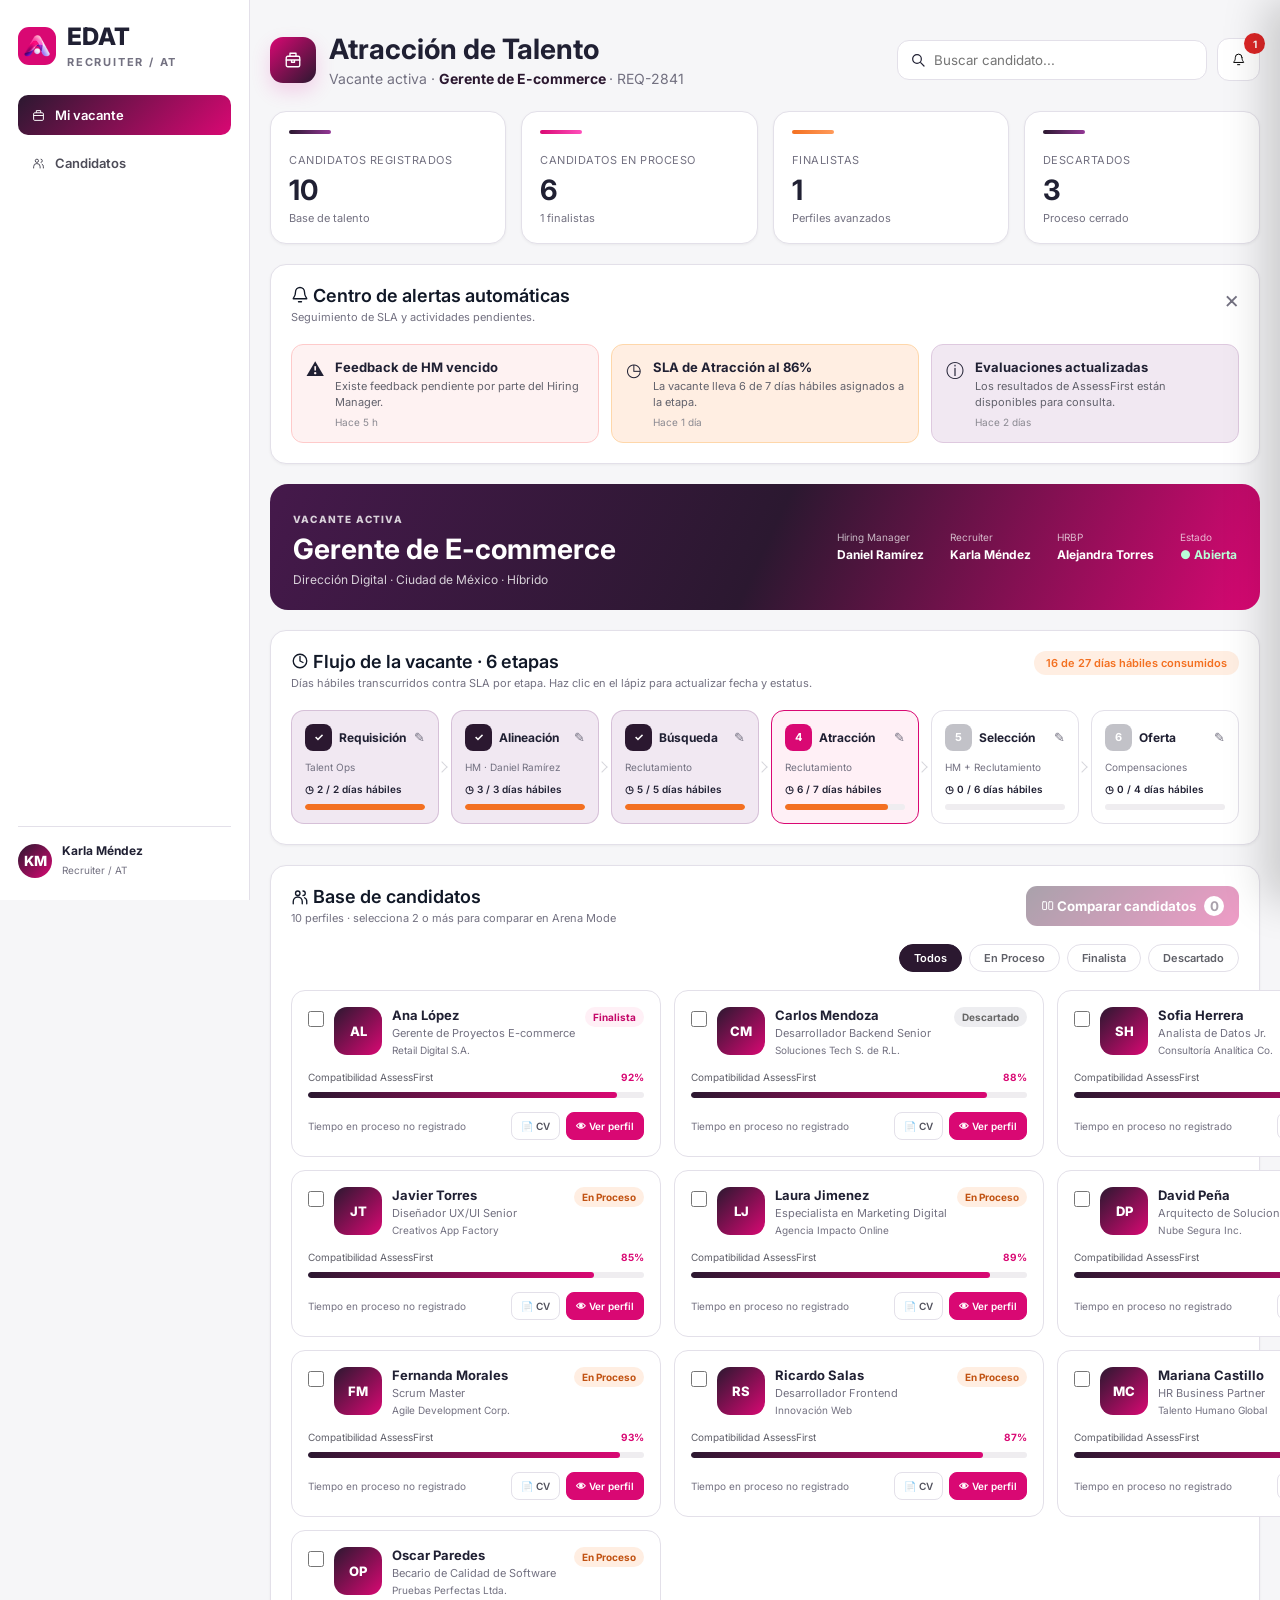
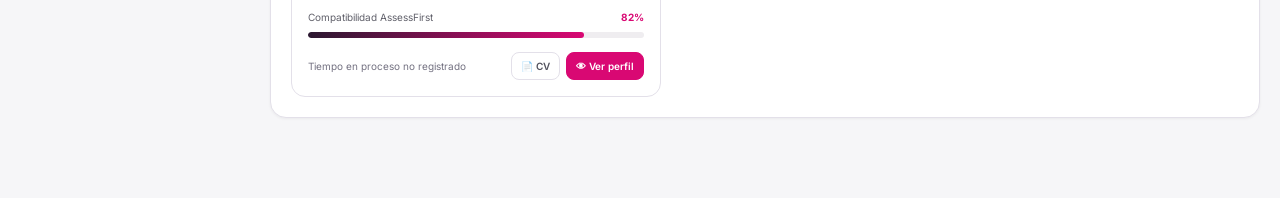
==== commit 3b153990: "wip: guarda avances locales antes de sincronizar" ====
--- a/html/index.html
+++ b/html/index.html
@@ -8,7 +8,7 @@
     <meta name="viewport" content="width=device-width, initial-scale=1.0">
 
     <title>
-        Talent atraction Hub | LiverHack 2026
+        EDAT | LiverHack 2026
     </title>
 
     <link rel="stylesheet" href="../css/styles.css">
@@ -35,51 +35,33 @@
              ENCABEZADO
         ========================================== -->
 
-        <header class="top-header">
-
-
-            <div class="brand">
-
-                <div class="brand-logo"><img class="talento-logo-image" src="../recursos/el-puerto-de-liverpool-sab-de-cv--600.png" alt="Liverpool"></div>
-
-                <div>
-
-                    <h1>
-                         Talent atraction Hub
-                    </h1>
-
-                    <p>
-                        LiverHack 2026
-                    </p>
-
-                </div>
-
+        <aside class="edat-sidebar">
+
+            <div class="edat-brand">
+                <span class="edat-brand__mark"><img class="talento-logo-image" src="../recursos/el-puerto-de-liverpool-sab-de-cv--600.png" alt="Liverpool"></span>
+                <span class="edat-brand__name">
+                    <strong>EDAT</strong>
+                    <span>RECRUITER / AT</span>
+                </span>
             </div>
 
-
-
-            <div class="header-user">
-
-                <span class="user-avatar">
-                    KM
+            <nav class="edat-nav" aria-label="Navegación de reclutamiento">
+  <a class="edat-nav__link is-active" href="#edat-vacancy" aria-current="location"><svg class="talento-icon" viewBox="0 0 24 24" fill="none" stroke="currentColor" stroke-width="1.8" aria-hidden="true"><rect x="3" y="7" width="18" height="14" rx="2"/><path d="M8 7V3h8v4M3 12h18"/></svg> Mi vacante</a>
+  <a class="edat-nav__link" href="#edat-candidates"><svg class="talento-icon" viewBox="0 0 24 24" fill="none" stroke="currentColor" stroke-width="1.8" aria-hidden="true"><circle cx="9" cy="7" r="3"/><path d="M3 21v-3a6 6 0 0 1 12 0v3M16 4a3 3 0 0 1 0 6M18 13a5 5 0 0 1 3 5v3"/></svg> Candidatos</a>
+</nav>
+
+            <div class="edat-sidebar__user">
+                <button class="edat-avatar edat-avatar--sm" id="edat-user-initials" type="button" aria-label="Abrir opciones de sesión" aria-expanded="false" aria-controls="edat-session-panel">KM</button>
+                <div id="edat-session-panel" class="edat-session-panel" hidden>
+                    <button id="edat-logout-button" type="button">Cerrar sesión</button>
+                </div>
+                <span>
+                    <strong id="edat-user-name">Karla Méndez</strong>
+                    <small id="edat-user-role">Recruiter / AT</small>
                 </span>
-
-                <div>
-
-                    <strong>
-                        Karla Méndez
-                    </strong>
-
-                    <small>
-                        EDAT
-                    </small>
-
-                </div>
-
             </div>
 
-
-        </header>
+        </aside>
 
 
 
@@ -94,7 +76,7 @@
                  TOP BAR
             ====================================== -->
 
-            <section class="hero-header">
+            <section class="hero-header" id="edat-vacancy">
 
 
                 <div class="hero-title">
@@ -336,7 +318,7 @@
                  CANDIDATOS
             ====================================== -->
 
-            <section class="card">
+            <section class="card" id="edat-candidates">
 
 
                 <div class="candidate-section-header">
@@ -457,6 +439,49 @@
     </div>
 
 
+<script>
+// EDAT: opciones de sesión del Hiring Manager.
+(() => {
+  const trigger = document.getElementById('edat-user-initials');
+  const panel = document.getElementById('edat-session-panel');
+  const logout = document.getElementById('edat-logout-button');
+  if (!trigger || !panel || !logout) return;
+  function close(restoreFocus = false) {
+    panel.hidden = true;
+    trigger.setAttribute('aria-expanded', 'false');
+    if (restoreFocus) trigger.focus();
+  }
+  trigger.addEventListener('click', () => {
+    const open = panel.hidden;
+    panel.hidden = !open;
+    trigger.setAttribute('aria-expanded', String(open));
+    if (open) logout.focus();
+  });
+  document.addEventListener('click', event => {
+    if (!panel.contains(event.target) && !trigger.contains(event.target)) close();
+  });
+  document.addEventListener('keydown', event => {
+    if (event.key === 'Escape' && !panel.hidden) close(true);
+  });
+  document.addEventListener('focusin', event => {
+    if (!panel.contains(event.target) && !trigger.contains(event.target)) close();
+  });
+  logout.addEventListener('click', () => {
+    try { localStorage.removeItem('talentoSession'); } catch (_) {}
+    try { sessionStorage.removeItem('talentoSession'); } catch (_) {}
+    window.location.replace('login.html');
+  });
+})();
+
+
+(() => {
+ const links = document.querySelectorAll('.edat-nav__link');
+ links.forEach(link => link.addEventListener('click', () => {
+   links.forEach(item => {item.classList.remove('is-active'); item.removeAttribute('aria-current');});
+   link.classList.add('is-active'); link.setAttribute('aria-current', 'location');
+ }));
+})();
+</script>
 </body>
 
 </html>
--- a/css/styles.css
+++ b/css/styles.css
@@ -3508,3 +3508,39 @@
 .hero-title h2, .vacancy-summary h2 { font-size: 28px; }
 .section-header h3, .candidate-section-header h3 { font-size: 18px; }
 .brand p { font-size: 11px; font-weight: 700; letter-spacing: 1.8px; }
+
+/* EDAT: navegación lateral con la identidad de Hiring Manager */
+.edat-sidebar { position: fixed; top: 0; left: 0; width: 250px; height: 100vh; height: 100dvh; display: flex; flex-direction: column; gap: 26px; padding: 22px 18px; border-right: 1px solid var(--border); background: #fff; z-index: 30; }
+.edat-brand { display: flex; align-items: center; gap: 11px; }
+.edat-brand__mark { width: 38px; height: 38px; display: flex; align-items: center; justify-content: center; flex-shrink: 0; border-radius: 11px; background: #d90873; overflow: hidden; }
+.edat-brand__name { display: flex; flex-direction: column; gap: 4px; }
+.edat-brand__name strong { font-size: 24px; font-weight: 800; }
+.edat-brand__name > span { font-size: 11px; font-weight: 700; letter-spacing: 1.8px; color: var(--text-secondary); }
+.edat-nav { display: flex; flex-direction: column; gap: 8px; }
+.edat-nav__link { display: flex; align-items: center; gap: 10px; padding: 12px 14px; border-radius: 10px; color: #4d4c58; font-size: 13px; font-weight: 600; text-decoration: none; }
+.edat-nav__link:hover { background: #fff0f6; color: #c40768; }
+.edat-nav__link.is-active { color: #fff; background: linear-gradient(135deg, #2b1830, #d90873); }
+.edat-sidebar__user { position: relative; display: flex; align-items: center; gap: 10px; margin-top: auto; padding-top: 16px; border-top: 1px solid var(--border); }
+.edat-sidebar__user strong { display: block; font-size: 12px; }
+.edat-sidebar__user small { color: var(--text-secondary); font-size: 10px; }
+.edat-avatar { width: 34px; height: 34px; border: 0; padding: 0; display: inline-flex; align-items: center; justify-content: center; flex-shrink: 0; border-radius: 50%; color: white; background: linear-gradient(135deg, #2b1830, #d90873); font: 800 14px "Inter", Arial, sans-serif; }
+.edat-session-panel { position: absolute; bottom: calc(100% + 10px); left: 0; z-index: 40; min-width: 180px; padding: 8px; border: 1px solid var(--border); border-radius: 12px; background: #fff; box-shadow: 0 8px 24px #2b183024; }
+.edat-session-panel[hidden] { display: none; }
+#edat-logout-button { width: 100%; padding: 12px 16px; border: 0; border-radius: 8px; color: #c40768; background: #fff0f6; font: 600 14px "Inter", Arial, sans-serif; text-align: left; }
+#edat-logout-button:hover { background: #fce0ed; }
+.edat-sidebar :focus-visible { outline: 2px solid #d90873; outline-offset: 3px; }
+.app-shell { margin-left: 250px; }
+#edat-vacancy, #edat-candidates { scroll-margin-top: 24px; }
+@media (max-width: 1000px) {
+ .edat-sidebar { position: relative; width: 100%; height: auto; flex-direction: row; align-items: center; gap: 18px; padding: 14px 18px; border-right: 0; border-bottom: 1px solid var(--border); }
+ .edat-nav { flex-direction: row; flex: 1; flex-wrap: wrap; }
+ .edat-sidebar__user { margin: 0; padding: 0; border: 0; }
+ .edat-session-panel { bottom: auto; top: calc(100% + 10px); left: auto; right: 0; }
+ .app-shell { margin-left: 0; }
+}
+@media (max-width: 720px) {
+ .edat-sidebar { flex-wrap: wrap; gap: 12px; }
+ .edat-brand { flex: 1; }
+ .edat-nav { order: 3; flex-basis: 100%; }
+ .edat-sidebar__user > span:last-child { display: none; }
+}
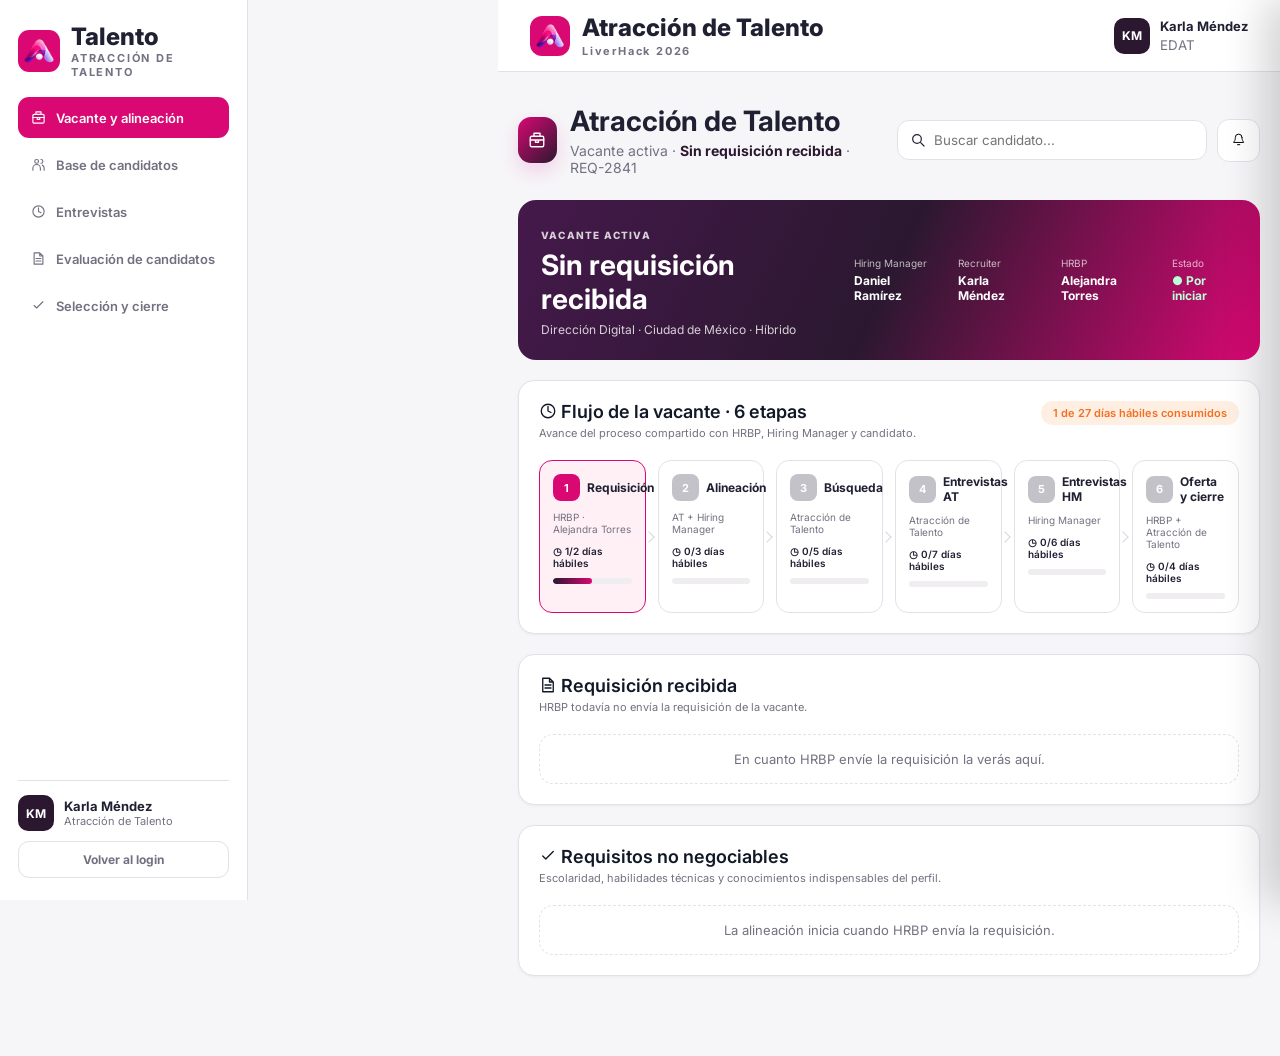
==== commit 98de0921: "Se unificado el flujo, vaidacion del flujo de princpio a fin en todos los actores" ====
--- a/html/index.html
+++ b/html/index.html
@@ -8,15 +8,19 @@
     <meta name="viewport" content="width=device-width, initial-scale=1.0">
 
     <title>
-        EDAT | LiverHack 2026
+        Atracción de Talento | LiverHack 2026
     </title>
 
     <link rel="stylesheet" href="../css/styles.css">
+    <link rel="stylesheet" href="../css/at-flow.css">
 
     <!-- Primero cargamos los datos -->
     <script src="../js/candidatos-db.js" defer></script>
 
-    <!-- Después cargamos la lógica de la página -->
+    <!-- Después el flujo compartido entre actores -->
+    <script src="../js/edat-flow.js" defer></script>
+
+    <!-- Al final la lógica de la página -->
     <script src="../js/app.js" defer></script>
 
     <link rel="preconnect" href="https://fonts.googleapis.com">
@@ -28,342 +32,660 @@
 <body>
 
 
-    <div class="app-shell">
+    <div class="at-layout">
 
 
         <!-- =========================================
-             ENCABEZADO
+             NAVEGACIÓN POR SECCIONES
         ========================================== -->
 
-        <aside class="edat-sidebar">
-
-            <div class="edat-brand">
-                <span class="edat-brand__mark"><img class="talento-logo-image" src="../recursos/el-puerto-de-liverpool-sab-de-cv--600.png" alt="Liverpool"></span>
-                <span class="edat-brand__name">
-                    <strong>EDAT</strong>
-                    <span>RECRUITER / AT</span>
+        <aside class="at-sidebar">
+
+            <div class="at-brand">
+
+                <span class="at-brand__mark">
+                    <img class="talento-logo-image" src="../recursos/el-puerto-de-liverpool-sab-de-cv--600.png" alt="Liverpool">
                 </span>
+
+                <span class="at-brand__name">
+                    <strong>Talento</strong>
+                    <span>ATRACCIÓN DE TALENTO</span>
+                </span>
+
             </div>
 
-            <nav class="edat-nav" aria-label="Navegación de reclutamiento">
-  <a class="edat-nav__link is-active" href="#edat-vacancy" aria-current="location"><svg class="talento-icon" viewBox="0 0 24 24" fill="none" stroke="currentColor" stroke-width="1.8" aria-hidden="true"><rect x="3" y="7" width="18" height="14" rx="2"/><path d="M8 7V3h8v4M3 12h18"/></svg> Mi vacante</a>
-  <a class="edat-nav__link" href="#edat-candidates"><svg class="talento-icon" viewBox="0 0 24 24" fill="none" stroke="currentColor" stroke-width="1.8" aria-hidden="true"><circle cx="9" cy="7" r="3"/><path d="M3 21v-3a6 6 0 0 1 12 0v3M16 4a3 3 0 0 1 0 6M18 13a5 5 0 0 1 3 5v3"/></svg> Candidatos</a>
-</nav>
-
-            <div class="edat-sidebar__user">
-                <button class="edat-avatar edat-avatar--sm" id="edat-user-initials" type="button" aria-label="Abrir opciones de sesión" aria-expanded="false" aria-controls="edat-session-panel">KM</button>
-                <div id="edat-session-panel" class="edat-session-panel" hidden>
-                    <button id="edat-logout-button" type="button">Cerrar sesión</button>
+
+            <nav class="at-nav">
+
+                <button class="at-nav__link is-active" type="button" data-view="vacante">
+                    <span class="at-nav__icon"><svg class="talento-icon" xmlns="http://www.w3.org/2000/svg" viewBox="0 0 24 24" fill="none" stroke="currentColor" stroke-width="1.8" stroke-linecap="round" stroke-linejoin="round" aria-hidden="true" focusable="false"><rect x="3" y="7" width="18" height="14" rx="2"/><path d="M8 7V3h8v4M3 12h18M10 12v3h4v-3"/></svg></span>
+                    Vacante y alineación
+                </button>
+
+                <button class="at-nav__link" type="button" data-view="candidatos">
+                    <span class="at-nav__icon"><svg class="talento-icon" xmlns="http://www.w3.org/2000/svg" viewBox="0 0 24 24" fill="none" stroke="currentColor" stroke-width="1.8" stroke-linecap="round" stroke-linejoin="round" aria-hidden="true" focusable="false"><circle cx="9" cy="7" r="3"/><path d="M3 21v-3a6 6 0 0 1 12 0v3M16 4a3 3 0 0 1 0 6M18 13a5 5 0 0 1 3 5v3"/></svg></span>
+                    Base de candidatos
+                </button>
+
+                <button class="at-nav__link" type="button" data-view="entrevistas">
+                    <span class="at-nav__icon"><svg class="talento-icon" xmlns="http://www.w3.org/2000/svg" viewBox="0 0 24 24" fill="none" stroke="currentColor" stroke-width="1.8" stroke-linecap="round" stroke-linejoin="round" aria-hidden="true" focusable="false"><circle cx="12" cy="12" r="9"/><path d="M12 6v6l4 2"/></svg></span>
+                    Entrevistas
+                    <span class="at-nav__badge" id="atInterviewBadge" hidden>0</span>
+                </button>
+
+                <button class="at-nav__link" type="button" data-view="evaluacion">
+                    <span class="at-nav__icon"><svg class="talento-icon" xmlns="http://www.w3.org/2000/svg" viewBox="0 0 24 24" fill="none" stroke="currentColor" stroke-width="1.8" stroke-linecap="round" stroke-linejoin="round" aria-hidden="true" focusable="false"><path d="M14 3H5v18h14V8ZM14 3v5h5M8 12h8M8 16h8"/></svg></span>
+                    Evaluación de candidatos
+                    <span class="at-nav__badge" id="atEvalBadge" hidden>0</span>
+                </button>
+
+                <button class="at-nav__link" type="button" data-view="cierre">
+                    <span class="at-nav__icon"><svg class="talento-icon" xmlns="http://www.w3.org/2000/svg" viewBox="0 0 24 24" fill="none" stroke="currentColor" stroke-width="1.8" stroke-linecap="round" stroke-linejoin="round" aria-hidden="true" focusable="false"><path d="m5 12 4 4L19 6"/></svg></span>
+                    Selección y cierre
+                    <span class="at-nav__badge" id="atCloseBadge" hidden>0</span>
+                </button>
+
+            </nav>
+
+
+            <div class="at-sidebar__foot">
+
+                <div class="at-sidebar__user">
+
+                    <span class="user-avatar">
+                        KM
+                    </span>
+
+                    <span>
+                        <strong>Karla Méndez</strong>
+                        <small id="atUserEmail">Atracción de Talento</small>
+                    </span>
+
                 </div>
-                <span>
-                    <strong id="edat-user-name">Karla Méndez</strong>
-                    <small id="edat-user-role">Recruiter / AT</small>
-                </span>
+
+                <button class="at-exit" type="button" id="atLogoutButton">
+                    Volver al login
+                </button>
+
             </div>
 
         </aside>
 
 
 
-        <!-- =========================================
-             CONTENIDO
-        ========================================== -->
-
-        <main class="main-container">
-
-
-            <!-- =====================================
-                 TOP BAR
-            ====================================== -->
-
-            <section class="hero-header" id="edat-vacancy">
-
-
-                <div class="hero-title">
-
-                    <div class="hero-icon">
-                        <svg class="talento-icon" xmlns="http://www.w3.org/2000/svg" viewBox="0 0 24 24" fill="none" stroke="currentColor" stroke-width="1.8" stroke-linecap="round" stroke-linejoin="round" aria-hidden="true" focusable="false"><rect x="3" y="7" width="18" height="14" rx="2"/><path d="M8 7V3h8v4M3 12h18M10 12v3h4v-3"/></svg>
+        <div class="app-shell">
+
+
+            <!-- =========================================
+                 ENCABEZADO
+            ========================================== -->
+
+            <header class="top-header">
+
+
+                <div class="brand">
+
+                    <div class="brand-logo"><img class="talento-logo-image" src="../recursos/el-puerto-de-liverpool-sab-de-cv--600.png" alt="Liverpool"></div>
+
+                    <div>
+
+                        <h1>
+                            Atracción de Talento
+                        </h1>
+
+                        <p>
+                            LiverHack 2026
+                        </p>
+
                     </div>
 
+                </div>
+
+
+
+                <div class="header-user">
+
+                    <span class="user-avatar">
+                        KM
+                    </span>
+
                     <div>
-
-                        <h2>
-                            Atracción de Talento
-                        </h2>
-
-                        <p>
-
-                            Vacante activa ·
-
-                            <strong>
-                                Gerente de E-commerce
-                            </strong>
-
-                            · REQ-2841
-
-                        </p>
-
-                    </div>
-
-                </div>
-
-
-
-                <div class="hero-actions">
-
-
-                    <div class="search-box">
-
-                        <span>
-                            <svg class="talento-icon" xmlns="http://www.w3.org/2000/svg" viewBox="0 0 24 24" fill="none" stroke="currentColor" stroke-width="1.8" stroke-linecap="round" stroke-linejoin="round" aria-hidden="true" focusable="false"><circle cx="10.5" cy="10.5" r="6.5"/><path d="m16 16 5 5"/></svg>
-                        </span>
-
-                        <input id="searchInput" type="text" placeholder="Buscar candidato...">
-
-                    </div>
-
-
-
-                    <button id="alertsButton" class="icon-button" type="button" title="Alertas">
-
-                        <svg class="talento-icon" xmlns="http://www.w3.org/2000/svg" viewBox="0 0 24 24" fill="none" stroke="currentColor" stroke-width="1.8" stroke-linecap="round" stroke-linejoin="round" aria-hidden="true" focusable="false"><path d="M18 8a6 6 0 0 0-12 0c0 7-3 7-3 9h18c0-2-3-2-3-9M10 21h4"/></svg>
-
-                        <span id="criticalBadge" class="notification-badge">
-                            1
-                        </span>
-
-                    </button>
-
-
-                </div>
-
-
-            </section>
-
-
-
-            <!-- =====================================
-                 KPIs
-            ====================================== -->
-
-            <section id="kpiContainer" class="kpi-grid">
-            </section>
-
-
-
-            <!-- =====================================
-                 ALERTAS
-            ====================================== -->
-
-            <section id="alertsPanel" class="card alerts-panel">
-
-
-                <div class="section-header">
-
-                    <div>
-
-                        <h3>
-                            <svg class="talento-icon" xmlns="http://www.w3.org/2000/svg" viewBox="0 0 24 24" fill="none" stroke="currentColor" stroke-width="1.8" stroke-linecap="round" stroke-linejoin="round" aria-hidden="true" focusable="false"><path d="M18 8a6 6 0 0 0-12 0c0 7-3 7-3 9h18c0-2-3-2-3-9M10 21h4"/></svg> Centro de alertas automáticas
-                        </h3>
-
-                        <p>
-                            Seguimiento de SLA y actividades pendientes.
-                        </p>
-
-                    </div>
-
-
-                    <button id="closeAlertsButton" class="close-small" type="button">
-                        ×
-                    </button>
-
-                </div>
-
-
-
-                <div id="alertsContainer" class="alerts-grid">
-                </div>
-
-
-            </section>
-
-
-
-            <!-- =====================================
-                 VACANTE
-            ====================================== -->
-
-            <section class="vacancy-summary">
-
-
-                <div>
-
-                    <span class="eyebrow">
-                        VACANTE ACTIVA
-                    </span>
-
-                    <h2>
-                        Gerente de E-commerce
-                    </h2>
-
-                    <p>
-                        Dirección Digital · Ciudad de México · Híbrido
-                    </p>
-
-                </div>
-
-
-
-                <div class="vacancy-summary-info">
-
-
-                    <div>
-
-                        <span>
-                            Hiring Manager
-                        </span>
-
-                        <strong>
-                            Daniel Ramírez
-                        </strong>
-
-                    </div>
-
-
-                    <div>
-
-                        <span>
-                            Recruiter
-                        </span>
 
                         <strong>
                             Karla Méndez
                         </strong>
 
+                        <small>
+                            EDAT
+                        </small>
+
                     </div>
 
+                </div>
+
+
+            </header>
+
+
+
+            <!-- =========================================
+                 CONTENIDO
+            ========================================== -->
+
+            <main class="main-container">
+
+
+                <!-- =====================================
+                     TOP BAR
+                ====================================== -->
+
+                <section class="hero-header">
+
+
+                    <div class="hero-title">
+
+                        <div class="hero-icon">
+                            <svg class="talento-icon" xmlns="http://www.w3.org/2000/svg" viewBox="0 0 24 24" fill="none" stroke="currentColor" stroke-width="1.8" stroke-linecap="round" stroke-linejoin="round" aria-hidden="true" focusable="false"><rect x="3" y="7" width="18" height="14" rx="2"/><path d="M8 7V3h8v4M3 12h18M10 12v3h4v-3"/></svg>
+                        </div>
+
+                        <div>
+
+                            <h2>
+                                Atracción de Talento
+                            </h2>
+
+                            <p>
+
+                                Vacante activa ·
+
+                                <strong id="atVacancyTitle">
+                                    Sin requisición recibida
+                                </strong>
+
+                                · REQ-2841
+
+                            </p>
+
+                        </div>
+
+                    </div>
+
+
+
+                    <div class="hero-actions">
+
+
+                        <div class="search-box">
+
+                            <span>
+                                <svg class="talento-icon" xmlns="http://www.w3.org/2000/svg" viewBox="0 0 24 24" fill="none" stroke="currentColor" stroke-width="1.8" stroke-linecap="round" stroke-linejoin="round" aria-hidden="true" focusable="false"><circle cx="10.5" cy="10.5" r="6.5"/><path d="m16 16 5 5"/></svg>
+                            </span>
+
+                            <input id="searchInput" type="text" placeholder="Buscar candidato...">
+
+                        </div>
+
+
+
+                        <button id="alertsButton" class="icon-button" type="button" title="Notificaciones">
+
+                            <svg class="talento-icon" xmlns="http://www.w3.org/2000/svg" viewBox="0 0 24 24" fill="none" stroke="currentColor" stroke-width="1.8" stroke-linecap="round" stroke-linejoin="round" aria-hidden="true" focusable="false"><path d="M18 8a6 6 0 0 0-12 0c0 7-3 7-3 9h18c0-2-3-2-3-9M10 21h4"/></svg>
+
+                            <span id="criticalBadge" class="notification-badge">
+                                0
+                            </span>
+
+                        </button>
+
+
+                    </div>
+
+
+                </section>
+
+
+
+                <!-- =====================================
+                     NOTIFICACIONES
+                ====================================== -->
+
+                <section id="alertsPanel" class="card alerts-panel hidden">
+
+
+                    <div class="section-header">
+
+                        <div>
+
+                            <h3>
+                                <svg class="talento-icon" xmlns="http://www.w3.org/2000/svg" viewBox="0 0 24 24" fill="none" stroke="currentColor" stroke-width="1.8" stroke-linecap="round" stroke-linejoin="round" aria-hidden="true" focusable="false"><path d="M18 8a6 6 0 0 0-12 0c0 7-3 7-3 9h18c0-2-3-2-3-9M10 21h4"/></svg> Notificaciones del proceso
+                            </h3>
+
+                            <p>
+                                Actualizaciones que generan HRBP, Hiring Manager y el candidato.
+                            </p>
+
+                        </div>
+
+
+                        <button id="closeAlertsButton" class="close-small" type="button">
+                            ×
+                        </button>
+
+                    </div>
+
+
+                    <div id="alertsContainer" class="alerts-grid">
+                    </div>
+
+
+                </section>
+
+
+
+                <!-- =====================================
+                     VACANTE
+                ====================================== -->
+
+                <section class="vacancy-summary">
+
 
                     <div>
 
-                        <span>
-                            HRBP
+                        <span class="eyebrow">
+                            VACANTE ACTIVA
                         </span>
 
-                        <strong>
-                            Alejandra Torres
-                        </strong>
+                        <h2 id="atVacancyHeadline">
+                            Sin requisición recibida
+                        </h2>
+
+                        <p>
+                            Dirección Digital · Ciudad de México · Híbrido
+                        </p>
 
                     </div>
 
 
-                    <div>
-
-                        <span>
-                            Estado
-                        </span>
-
-                        <strong class="open-status">
-                            ● Abierta
-                        </strong>
+
+                    <div class="vacancy-summary-info">
+
+
+                        <div>
+
+                            <span>
+                                Hiring Manager
+                            </span>
+
+                            <strong>
+                                Daniel Ramírez
+                            </strong>
+
+                        </div>
+
+
+                        <div>
+
+                            <span>
+                                Recruiter
+                            </span>
+
+                            <strong>
+                                Karla Méndez
+                            </strong>
+
+                        </div>
+
+
+                        <div>
+
+                            <span>
+                                HRBP
+                            </span>
+
+                            <strong>
+                                Alejandra Torres
+                            </strong>
+
+                        </div>
+
+
+                        <div>
+
+                            <span>
+                                Estado
+                            </span>
+
+                            <strong class="open-status" id="atVacancyState">
+                                ● Por iniciar
+                            </strong>
+
+                        </div>
+
 
                     </div>
 
 
-                </div>
-
-
-            </section>
-
-
-
-            <!-- =====================================
-                 TIMELINE
-            ====================================== -->
-
-            <section class="card">
-
-
-                <div class="section-header">
-
-                    <div>
-
-                        <h3>
-                            <svg class="talento-icon" xmlns="http://www.w3.org/2000/svg" viewBox="0 0 24 24" fill="none" stroke="currentColor" stroke-width="1.8" stroke-linecap="round" stroke-linejoin="round" aria-hidden="true" focusable="false"><circle cx="12" cy="12" r="9"/><path d="M12 6v6l4 2"/></svg> Flujo de la vacante · 6 etapas
-                        </h3>
-
-                        <p>
-                            Días hábiles transcurridos contra SLA por etapa.
-                            Haz clic en el lápiz para actualizar fecha y estatus.
-                        </p>
-
-                    </div>
-
-
-                    <span id="globalStageStatus" class="stage-global-status">
-                    </span>
-
-                </div>
-
-
-
-                <div id="timelineContainer" class="vacancy-timeline">
-                </div>
-
-
-            </section>
-
-
-
-            <!-- =====================================
-                 CANDIDATOS
-            ====================================== -->
-
-            <section class="card" id="edat-candidates">
-
-
-                <div class="candidate-section-header">
-
-
-                    <div>
-
-                        <h3>
-                            <svg class="talento-icon" xmlns="http://www.w3.org/2000/svg" viewBox="0 0 24 24" fill="none" stroke="currentColor" stroke-width="1.8" stroke-linecap="round" stroke-linejoin="round" aria-hidden="true" focusable="false"><circle cx="9" cy="7" r="3"/><path d="M3 21v-3a6 6 0 0 1 12 0v3M16 4a3 3 0 0 1 0 6M18 13a5 5 0 0 1 3 5v3"/></svg> Base de candidatos
-                        </h3>
-
-                        <p id="candidateCounter">
-                        </p>
-
-                    </div>
-
-
-                    <button id="arenaButton" class="arena-button" type="button" disabled>
-
-                        <svg class="talento-icon" xmlns="http://www.w3.org/2000/svg" viewBox="0 0 24 24" fill="none" stroke="currentColor" stroke-width="1.8" stroke-linecap="round" stroke-linejoin="round" aria-hidden="true" focusable="false"><rect x="3" y="5" width="7" height="14" rx="1"/><rect x="14" y="5" width="7" height="14" rx="1"/></svg> Comparar candidatos
-
-                        <span id="selectedCounter">
-                            0
-                        </span>
-
-                    </button>
-
-
-                </div>
-
-
-
-                <div id="filtersContainer" class="filters">
-                </div>
-
-
-
-                <div id="candidateGrid" class="candidate-grid">
-                </div>
-
-
-            </section>
-
-
-        </main>
+                </section>
+
+
+
+                <!-- =====================================
+                     SECCIÓN · VACANTE Y ALINEACIÓN
+                ====================================== -->
+
+                <section class="at-view" id="at-view-vacante">
+
+
+                    <section class="card">
+
+
+                        <div class="section-header">
+
+                            <div>
+
+                                <h3>
+                                    <svg class="talento-icon" xmlns="http://www.w3.org/2000/svg" viewBox="0 0 24 24" fill="none" stroke="currentColor" stroke-width="1.8" stroke-linecap="round" stroke-linejoin="round" aria-hidden="true" focusable="false"><circle cx="12" cy="12" r="9"/><path d="M12 6v6l4 2"/></svg> Flujo de la vacante · 6 etapas
+                                </h3>
+
+                                <p>
+                                    Avance del proceso compartido con HRBP, Hiring Manager y candidato.
+                                </p>
+
+                            </div>
+
+
+                            <span id="globalStageStatus" class="stage-global-status">
+                            </span>
+
+                        </div>
+
+
+                        <div id="timelineContainer" class="vacancy-timeline">
+                        </div>
+
+
+                    </section>
+
+
+
+                    <section class="card">
+
+
+                        <div class="section-header">
+
+                            <div>
+
+                                <h3>
+                                    <svg class="talento-icon" xmlns="http://www.w3.org/2000/svg" viewBox="0 0 24 24" fill="none" stroke="currentColor" stroke-width="1.8" stroke-linecap="round" stroke-linejoin="round" aria-hidden="true" focusable="false"><path d="M14 3H5v18h14V8ZM14 3v5h5M8 12h8M8 16h8"/></svg> Requisición recibida
+                                </h3>
+
+                                <p id="atRequisitionSubtitle">
+                                    HRBP todavía no envía la requisición de la vacante.
+                                </p>
+
+                            </div>
+
+                        </div>
+
+
+                        <div id="atRequisitionDetail">
+                        </div>
+
+
+                    </section>
+
+
+
+                    <section class="card" id="atAlignmentCard">
+
+
+                        <div class="section-header">
+
+                            <div>
+
+                                <h3>
+                                    <svg class="talento-icon" xmlns="http://www.w3.org/2000/svg" viewBox="0 0 24 24" fill="none" stroke="currentColor" stroke-width="1.8" stroke-linecap="round" stroke-linejoin="round" aria-hidden="true" focusable="false"><path d="m5 12 4 4L19 6"/></svg> Requisitos no negociables
+                                </h3>
+
+                                <p>
+                                    Escolaridad, habilidades técnicas y conocimientos indispensables del perfil.
+                                </p>
+
+                            </div>
+
+                        </div>
+
+
+                        <div id="atAlignmentBody">
+                        </div>
+
+
+                    </section>
+
+
+                </section>
+
+
+
+                <!-- =====================================
+                     SECCIÓN · BASE DE CANDIDATOS
+                ====================================== -->
+
+                <section class="at-view" id="at-view-candidatos" hidden>
+
+
+                    <section id="kpiContainer" class="kpi-grid">
+                    </section>
+
+
+                    <section class="card">
+
+
+                        <div class="candidate-section-header">
+
+
+                            <div>
+
+                                <h3>
+                                    <svg class="talento-icon" xmlns="http://www.w3.org/2000/svg" viewBox="0 0 24 24" fill="none" stroke="currentColor" stroke-width="1.8" stroke-linecap="round" stroke-linejoin="round" aria-hidden="true" focusable="false"><circle cx="9" cy="7" r="3"/><path d="M3 21v-3a6 6 0 0 1 12 0v3M16 4a3 3 0 0 1 0 6M18 13a5 5 0 0 1 3 5v3"/></svg> Base de candidatos
+                                </h3>
+
+                                <p id="candidateCounter">
+                                </p>
+
+                            </div>
+
+
+                            <button id="arenaButton" class="arena-button" type="button" disabled>
+
+                                <svg class="talento-icon" xmlns="http://www.w3.org/2000/svg" viewBox="0 0 24 24" fill="none" stroke="currentColor" stroke-width="1.8" stroke-linecap="round" stroke-linejoin="round" aria-hidden="true" focusable="false"><rect x="3" y="5" width="7" height="14" rx="1"/><rect x="14" y="5" width="7" height="14" rx="1"/></svg> Comparar candidatos
+
+                                <span id="selectedCounter">
+                                    0
+                                </span>
+
+                            </button>
+
+
+                        </div>
+
+
+                        <div id="filtersContainer" class="filters">
+                        </div>
+
+
+                        <div id="candidateGrid" class="candidate-grid">
+                        </div>
+
+
+                    </section>
+
+
+                </section>
+
+
+
+                <!-- =====================================
+                     SECCIÓN · ENTREVISTAS
+                ====================================== -->
+
+                <section class="at-view" id="at-view-entrevistas" hidden>
+
+
+                    <section class="card">
+
+
+                        <div class="section-header">
+
+                            <div>
+
+                                <h3>
+                                    <svg class="talento-icon" xmlns="http://www.w3.org/2000/svg" viewBox="0 0 24 24" fill="none" stroke="currentColor" stroke-width="1.8" stroke-linecap="round" stroke-linejoin="round" aria-hidden="true" focusable="false"><circle cx="12" cy="12" r="9"/><path d="M12 6v6l4 2"/></svg> Entrevistas de Atracción de Talento
+                                </h3>
+
+                                <p id="atInterviewsSubtitle">
+                                    Candidatos En Proceso asignados a esta vacante.
+                                </p>
+
+                            </div>
+
+
+                            <span class="stage-global-status" id="atInterviewsPill">
+                            </span>
+
+                        </div>
+
+
+                        <div class="at-interviews" id="atInterviewsList">
+                        </div>
+
+
+                    </section>
+
+
+                </section>
+
+
+
+                <!-- =====================================
+                     SECCIÓN · EVALUACIÓN
+                ====================================== -->
+
+                <section class="at-view" id="at-view-evaluacion" hidden>
+
+
+                    <section class="card">
+
+
+                        <div class="section-header">
+
+                            <div>
+
+                                <h3>
+                                    <svg class="talento-icon" xmlns="http://www.w3.org/2000/svg" viewBox="0 0 24 24" fill="none" stroke="currentColor" stroke-width="1.8" stroke-linecap="round" stroke-linejoin="round" aria-hidden="true" focusable="false"><path d="M14 3H5v18h14V8ZM14 3v5h5M8 12h8M8 16h8"/></svg> Evaluación de candidatos
+                                </h3>
+
+                                <p>
+                                    Hard Skills y Soft Skills de 1 a 5. El comentario es opcional.
+                                </p>
+
+                            </div>
+
+
+                            <span class="stage-global-status" id="atEvalPill">
+                            </span>
+
+                        </div>
+
+
+                        <div class="at-interviews" id="atEvalList">
+                        </div>
+
+
+                        <div class="at-actions" id="atEvalActions">
+                        </div>
+
+
+                    </section>
+
+
+                </section>
+
+
+
+                <!-- =====================================
+                     SECCIÓN · SELECCIÓN Y CIERRE
+                ====================================== -->
+
+                <section class="at-view" id="at-view-cierre" hidden>
+
+
+                    <section class="card">
+
+
+                        <div class="section-header">
+
+                            <div>
+
+                                <h3>
+                                    <svg class="talento-icon" xmlns="http://www.w3.org/2000/svg" viewBox="0 0 24 24" fill="none" stroke="currentColor" stroke-width="1.8" stroke-linecap="round" stroke-linejoin="round" aria-hidden="true" focusable="false"><circle cx="9" cy="7" r="3"/><path d="M3 21v-3a6 6 0 0 1 12 0v3M16 4a3 3 0 0 1 0 6M18 13a5 5 0 0 1 3 5v3"/></svg> Selección del Hiring Manager
+                                </h3>
+
+                                <p id="atSelectionSubtitle">
+                                    Aquí verás a los candidatos que el Hiring Manager envía a entrevista.
+                                </p>
+
+                            </div>
+
+                        </div>
+
+
+                        <div class="at-interviews" id="atSelectionList">
+                        </div>
+
+
+                    </section>
+
+
+
+                    <section class="card">
+
+
+                        <div class="section-header">
+
+                            <div>
+
+                                <h3>
+                                    <svg class="talento-icon" xmlns="http://www.w3.org/2000/svg" viewBox="0 0 24 24" fill="none" stroke="currentColor" stroke-width="1.8" stroke-linecap="round" stroke-linejoin="round" aria-hidden="true" focusable="false"><path d="m5 12 4 4L19 6"/></svg> Cierre del proceso
+                                </h3>
+
+                                <p id="atClosingSubtitle">
+                                    Oferta, aceptación del candidato e incorporación.
+                                </p>
+
+                            </div>
+
+                        </div>
+
+
+                        <ul class="at-detail-list" id="atClosingDetail">
+                        </ul>
+
+
+                        <div class="at-actions" id="atClosingActions">
+                        </div>
+
+
+                    </section>
+
+
+                </section>
+
+
+            </main>
+
+
+        </div>
 
 
     </div>
@@ -439,49 +761,6 @@
     </div>
 
 
-<script>
-// EDAT: opciones de sesión del Hiring Manager.
-(() => {
-  const trigger = document.getElementById('edat-user-initials');
-  const panel = document.getElementById('edat-session-panel');
-  const logout = document.getElementById('edat-logout-button');
-  if (!trigger || !panel || !logout) return;
-  function close(restoreFocus = false) {
-    panel.hidden = true;
-    trigger.setAttribute('aria-expanded', 'false');
-    if (restoreFocus) trigger.focus();
-  }
-  trigger.addEventListener('click', () => {
-    const open = panel.hidden;
-    panel.hidden = !open;
-    trigger.setAttribute('aria-expanded', String(open));
-    if (open) logout.focus();
-  });
-  document.addEventListener('click', event => {
-    if (!panel.contains(event.target) && !trigger.contains(event.target)) close();
-  });
-  document.addEventListener('keydown', event => {
-    if (event.key === 'Escape' && !panel.hidden) close(true);
-  });
-  document.addEventListener('focusin', event => {
-    if (!panel.contains(event.target) && !trigger.contains(event.target)) close();
-  });
-  logout.addEventListener('click', () => {
-    try { localStorage.removeItem('talentoSession'); } catch (_) {}
-    try { sessionStorage.removeItem('talentoSession'); } catch (_) {}
-    window.location.replace('login.html');
-  });
-})();
-
-
-(() => {
- const links = document.querySelectorAll('.edat-nav__link');
- links.forEach(link => link.addEventListener('click', () => {
-   links.forEach(item => {item.classList.remove('is-active'); item.removeAttribute('aria-current');});
-   link.classList.add('is-active'); link.setAttribute('aria-current', 'location');
- }));
-})();
-</script>
 </body>
 
-</html>+</html>
--- a/css/at-flow.css
+++ b/css/at-flow.css
@@ -0,0 +1,498 @@
+/* ======================================================
+   ATRACCIÓN DE TALENTO · organización por secciones
+   Sólo reorganiza la pantalla en una navegación lateral
+   equivalente a la del Hiring Manager y añade las piezas
+   del flujo (alineación, entrevistas, evaluación y cierre).
+   Los colores, tipografías y tarjetas siguen siendo los
+   de styles.css.
+   ====================================================== */
+
+.at-layout {
+    display: grid;
+    min-height: 100vh;
+    grid-template-columns: 248px minmax(0, 1fr);
+}
+
+.at-sidebar {
+    display: flex;
+    flex-direction: column;
+    gap: 18px;
+    padding: 22px 18px;
+    position: sticky;
+    top: 0;
+    height: 100vh;
+    border-right: 1px solid var(--border);
+    background: #fff;
+}
+
+.at-brand {
+    display: flex;
+    align-items: center;
+    gap: 11px;
+}
+
+.at-brand__mark {
+    display: grid;
+    width: 42px;
+    height: 42px;
+    flex-shrink: 0;
+    border-radius: 11px;
+    background: var(--brand-pink);
+    overflow: hidden;
+    place-items: center;
+}
+
+.at-brand__name {
+    display: flex;
+    flex-direction: column;
+}
+
+.at-brand__name strong {
+    font-size: 24px;
+    font-weight: 800;
+}
+
+.at-brand__name span {
+    color: var(--text-secondary);
+    font-size: 11px;
+    font-weight: 700;
+    letter-spacing: 1.8px;
+}
+
+.at-nav {
+    display: flex;
+    flex-direction: column;
+    gap: 6px;
+}
+
+.at-nav__link {
+    display: flex;
+    align-items: center;
+    gap: 10px;
+    padding: 11px 13px;
+    border: none;
+    border-radius: 11px;
+    background: transparent;
+    color: var(--text-secondary);
+    font-size: 13px;
+    font-weight: 600;
+    text-align: left;
+    cursor: pointer;
+    transition: background .2s ease, color .2s ease;
+}
+
+.at-nav__link:hover {
+    background: var(--liverpool-soft);
+    color: var(--liverpool);
+}
+
+.at-nav__link.is-active {
+    background: var(--liverpool);
+    color: #fff;
+}
+
+.at-nav__icon {
+    font-size: 15px;
+}
+
+.at-nav__badge {
+    min-width: 20px;
+    margin-left: auto;
+    padding: 2px 6px;
+    border-radius: 999px;
+    background: var(--liverpool);
+    color: #fff;
+    font-size: 10px;
+    font-weight: 800;
+    text-align: center;
+}
+
+.at-nav__link.is-active .at-nav__badge {
+    background: #fff;
+    color: var(--liverpool);
+}
+
+.at-nav__badge[hidden] {
+    display: none;
+}
+
+.at-sidebar__foot {
+    display: flex;
+    flex-direction: column;
+    gap: 10px;
+    margin-top: auto;
+}
+
+.at-sidebar__user {
+    display: flex;
+    align-items: center;
+    gap: 10px;
+    padding-top: 14px;
+    border-top: 1px solid var(--border);
+}
+
+.at-sidebar__user strong {
+    display: block;
+    font-size: 13px;
+}
+
+.at-sidebar__user small {
+    display: block;
+    color: var(--text-secondary);
+    font-size: 11px;
+}
+
+.at-exit {
+    padding: 10px 14px;
+    border: 1px solid var(--border);
+    border-radius: 11px;
+    background: #fff;
+    color: var(--text-secondary);
+    font-size: 12px;
+    font-weight: 700;
+    cursor: pointer;
+    transition: border-color .2s ease, color .2s ease;
+}
+
+.at-exit:hover {
+    border-color: var(--liverpool);
+    color: var(--liverpool);
+}
+
+.at-view[hidden] {
+    display: none;
+}
+
+
+/* ===== Bloques de información del flujo ===== */
+
+.at-detail-list {
+    display: grid;
+    gap: 10px;
+    margin-top: 16px;
+    grid-template-columns: repeat(auto-fit, minmax(240px, 1fr));
+    list-style: none;
+}
+
+.at-detail-list li {
+    padding: 13px 15px;
+    border: 1px solid var(--border);
+    border-radius: 12px;
+    background: #fff;
+}
+
+.at-detail-list span {
+    display: block;
+    color: var(--text-secondary);
+    font-size: 10px;
+    font-weight: 800;
+    letter-spacing: .7px;
+    text-transform: uppercase;
+}
+
+.at-detail-list strong {
+    display: block;
+    margin-top: 5px;
+    font-size: 13px;
+    font-weight: 600;
+}
+
+.at-chip-list {
+    display: flex;
+    flex-wrap: wrap;
+    gap: 8px;
+    margin-top: 12px;
+    list-style: none;
+}
+
+.at-chip-list li {
+    display: flex;
+    align-items: center;
+    gap: 8px;
+    padding: 7px 12px;
+    border: 1px solid var(--border);
+    border-radius: 999px;
+    background: #fff;
+    font-size: 12px;
+}
+
+.at-chip-list button {
+    border: none;
+    background: transparent;
+    color: var(--text-secondary);
+    font-size: 14px;
+    line-height: 1;
+    cursor: pointer;
+}
+
+.at-chip-list button:hover {
+    color: var(--liverpool);
+}
+
+
+/* ===== Formularios y acciones ===== */
+
+.at-field {
+    display: flex;
+    flex-direction: column;
+    gap: 6px;
+    margin-top: 16px;
+}
+
+.at-field label {
+    color: var(--text-secondary);
+    font-size: 11px;
+    font-weight: 700;
+    letter-spacing: .6px;
+    text-transform: uppercase;
+}
+
+.at-field input,
+.at-field select,
+.at-field textarea {
+    padding: 11px 13px;
+    border: 1px solid var(--border);
+    border-radius: 11px;
+    background: #fff;
+    color: var(--text);
+    font-size: 13px;
+    resize: vertical;
+}
+
+.at-field input:focus,
+.at-field select:focus,
+.at-field textarea:focus {
+    border-color: var(--liverpool);
+    outline: none;
+    box-shadow: 0 0 0 3px rgba(217, 8, 115, .12);
+}
+
+.at-inline-field {
+    display: flex;
+    gap: 10px;
+    align-items: flex-end;
+}
+
+.at-inline-field .at-field {
+    flex: 1;
+    margin-top: 0;
+}
+
+.at-actions {
+    display: flex;
+    flex-wrap: wrap;
+    gap: 10px;
+    margin-top: 18px;
+}
+
+.at-button {
+    padding: 12px 18px;
+    border: none;
+    border-radius: 11px;
+    background: var(--liverpool);
+    color: #fff;
+    font-size: 13px;
+    font-weight: 700;
+    cursor: pointer;
+    transition: background .2s ease, transform .15s ease;
+}
+
+.at-button:hover:not([disabled]) {
+    background: var(--liverpool-dark);
+    transform: translateY(-1px);
+}
+
+.at-button--ghost {
+    border: 1px solid var(--border);
+    background: #fff;
+    color: var(--text-secondary);
+}
+
+.at-button--ghost:hover:not([disabled]) {
+    border-color: var(--liverpool);
+    background: #fff;
+    color: var(--liverpool);
+}
+
+.at-button[disabled] {
+    opacity: .45;
+    cursor: not-allowed;
+    transform: none;
+}
+
+.at-note {
+    margin-top: 14px;
+    padding: 16px;
+    border: 1px dashed var(--border);
+    border-radius: 14px;
+    color: var(--text-secondary);
+    font-size: 13px;
+    text-align: center;
+}
+
+.at-hint {
+    margin-top: 12px;
+    color: var(--text-secondary);
+    font-size: 12px;
+    line-height: 1.6;
+}
+
+
+/* ===== Entrevistas y evaluaciones ===== */
+
+.at-interviews {
+    display: flex;
+    flex-direction: column;
+    gap: 12px;
+    margin-top: 18px;
+}
+
+.at-interview {
+    display: grid;
+    align-items: center;
+    gap: 14px;
+    padding: 15px 17px;
+    border: 1px solid var(--border);
+    border-radius: 14px;
+    background: #fff;
+    grid-template-columns: 44px minmax(0, 1fr) auto auto;
+}
+
+.at-interview__avatar {
+    display: grid;
+    width: 44px;
+    height: 44px;
+    border-radius: 12px;
+    background: linear-gradient(135deg, var(--grape), var(--liverpool));
+    color: #fff;
+    font-size: 13px;
+    font-weight: 800;
+    place-items: center;
+}
+
+.at-interview__info strong {
+    display: block;
+    font-size: 14px;
+}
+
+.at-interview__info p {
+    margin-top: 3px;
+    color: var(--text-secondary);
+    font-size: 12px;
+}
+
+.at-tag {
+    padding: 6px 12px;
+    border-radius: 999px;
+    font-size: 10px;
+    font-weight: 800;
+    letter-spacing: .5px;
+    text-transform: uppercase;
+    white-space: nowrap;
+}
+
+.at-tag--pendiente {
+    background: var(--yellow-soft, #fffbeb);
+    color: #b45309;
+}
+
+.at-tag--lista {
+    background: var(--green-soft, #ecfdf5);
+    color: #059669;
+}
+
+.at-tag--neutral {
+    background: #f4f4f6;
+    color: var(--text-secondary);
+}
+
+.at-eval-card {
+    padding: 17px 19px;
+    border: 1px solid var(--border);
+    border-radius: 14px;
+    background: #fff;
+}
+
+.at-eval-card__head {
+    display: flex;
+    align-items: center;
+    gap: 12px;
+}
+
+.at-eval-card__head strong {
+    font-size: 14px;
+}
+
+.at-eval-card__head p {
+    margin-top: 2px;
+    color: var(--text-secondary);
+    font-size: 12px;
+}
+
+.at-eval-card__head .at-tag {
+    margin-left: auto;
+}
+
+.at-score-grid {
+    display: grid;
+    gap: 14px;
+    margin-top: 14px;
+    grid-template-columns: repeat(auto-fit, minmax(150px, 1fr));
+}
+
+.at-eval-done {
+    display: flex;
+    flex-wrap: wrap;
+    gap: 8px;
+    margin-top: 14px;
+}
+
+.at-eval-done span {
+    padding: 7px 13px;
+    border-radius: 999px;
+    background: var(--liverpool-soft);
+    color: var(--liverpool);
+    font-size: 12px;
+    font-weight: 700;
+}
+
+.at-eval-comment {
+    margin-top: 12px;
+    padding: 13px 15px;
+    border-radius: 12px;
+    background: var(--canvas, #f6f6f8);
+    color: var(--text-secondary);
+    font-size: 12px;
+    line-height: 1.6;
+}
+
+
+@media (max-width: 1050px) {
+
+    .at-layout {
+        grid-template-columns: 1fr;
+    }
+
+    .at-sidebar {
+        position: static;
+        height: auto;
+        border-right: none;
+        border-bottom: 1px solid var(--border);
+    }
+
+    .at-nav {
+        flex-direction: row;
+        flex-wrap: wrap;
+    }
+
+    .at-interview {
+        grid-template-columns: 44px minmax(0, 1fr);
+    }
+
+    .at-interview .at-tag,
+    .at-interview .at-button {
+        grid-column: 2;
+        justify-self: start;
+    }
+
+}
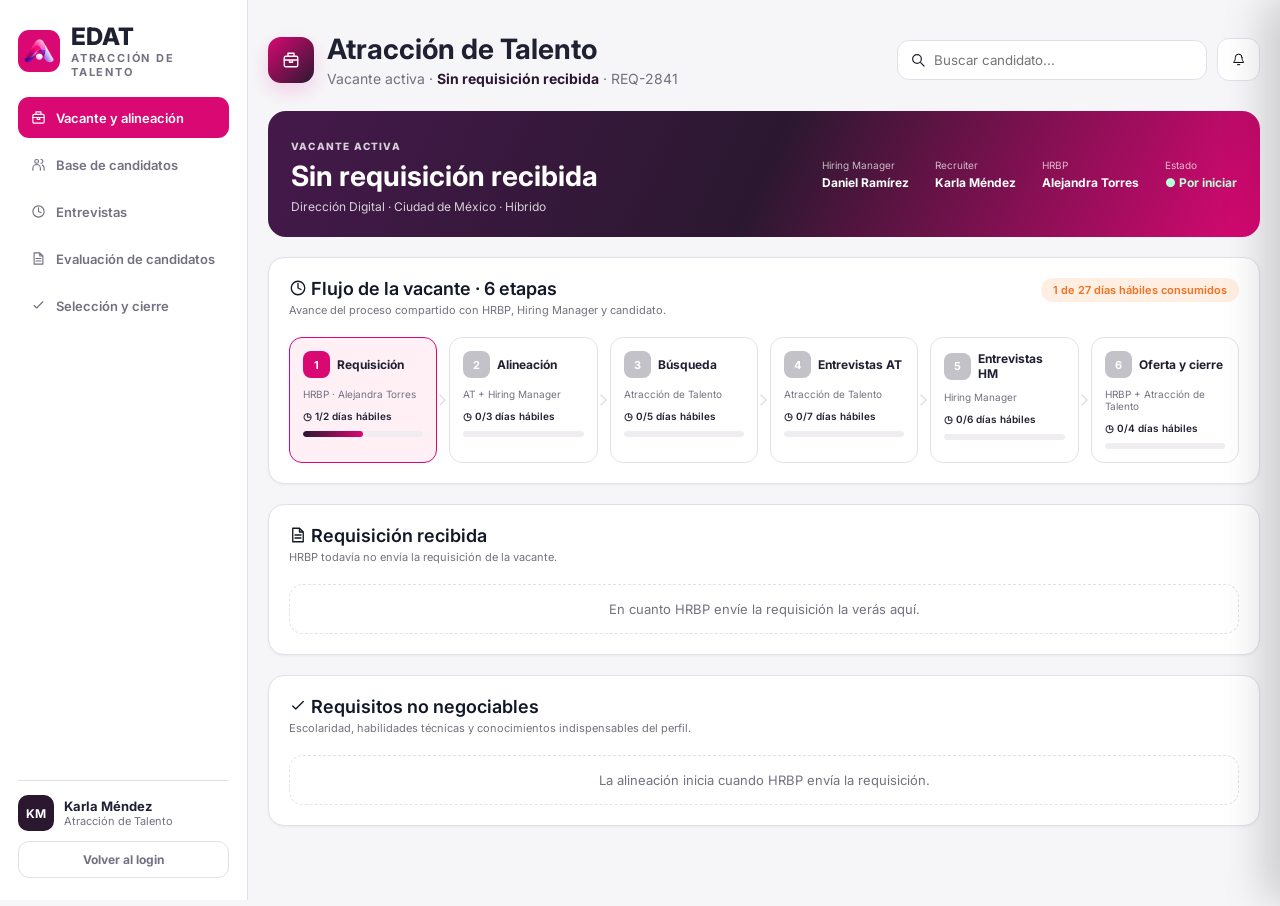
==== commit fc48885c: "feat: describe aquí brevemente lo que cambiaste" ====
--- a/html/index.html
+++ b/html/index.html
@@ -8,19 +8,16 @@
     <meta name="viewport" content="width=device-width, initial-scale=1.0">
 
     <title>
-        Atracción de Talento | LiverHack 2026
+        EDAT | LiverHack 2026
     </title>
 
     <link rel="stylesheet" href="../css/styles.css">
     <link rel="stylesheet" href="../css/at-flow.css">
 
-    <!-- Primero cargamos los datos -->
     <script src="../js/candidatos-db.js" defer></script>
 
-    <!-- Después el flujo compartido entre actores -->
     <script src="../js/edat-flow.js" defer></script>
 
-    <!-- Al final la lógica de la página -->
     <script src="../js/app.js" defer></script>
 
     <link rel="preconnect" href="https://fonts.googleapis.com">
@@ -28,32 +25,24 @@
     <link href="https://fonts.googleapis.com/css2?family=Inter:wght@400;500;600;700;800&display=swap" rel="stylesheet">
 </head>
 
-
 <body>
 
-
     <div class="at-layout">
 
-
-        <!-- =========================================
-             NAVEGACIÓN POR SECCIONES
-        ========================================== -->
-
         <aside class="at-sidebar">
 
             <div class="at-brand">
 
                 <span class="at-brand__mark">
-                    <img class="talento-logo-image" src="../recursos/el-puerto-de-liverpool-sab-de-cv--600.png" alt="Liverpool">
+                    <img class="talento-logo-image" src="../recursos/Logo%20EDAT.png" alt="EDAT">
                 </span>
 
                 <span class="at-brand__name">
-                    <strong>Talento</strong>
+                    <strong>EDAT</strong>
                     <span>ATRACCIÓN DE TALENTO</span>
                 </span>
 
             </div>
-
 
             <nav class="at-nav">
 
@@ -87,7 +76,6 @@
 
             </nav>
 
-
             <div class="at-sidebar__foot">
 
                 <div class="at-sidebar__user">
@@ -111,76 +99,11 @@
 
         </aside>
 
-
-
         <div class="app-shell">
 
-
-            <!-- =========================================
-                 ENCABEZADO
-            ========================================== -->
-
-            <header class="top-header">
-
-
-                <div class="brand">
-
-                    <div class="brand-logo"><img class="talento-logo-image" src="../recursos/el-puerto-de-liverpool-sab-de-cv--600.png" alt="Liverpool"></div>
-
-                    <div>
-
-                        <h1>
-                            Atracción de Talento
-                        </h1>
-
-                        <p>
-                            LiverHack 2026
-                        </p>
-
-                    </div>
-
-                </div>
-
-
-
-                <div class="header-user">
-
-                    <span class="user-avatar">
-                        KM
-                    </span>
-
-                    <div>
-
-                        <strong>
-                            Karla Méndez
-                        </strong>
-
-                        <small>
-                            EDAT
-                        </small>
-
-                    </div>
-
-                </div>
-
-
-            </header>
-
-
-
-            <!-- =========================================
-                 CONTENIDO
-            ========================================== -->
-
             <main class="main-container">
 
-
-                <!-- =====================================
-                     TOP BAR
-                ====================================== -->
-
                 <section class="hero-header">
-
 
                     <div class="hero-title">
 
@@ -210,10 +133,7 @@
 
                     </div>
 
-
-
                     <div class="hero-actions">
-
 
                         <div class="search-box">
 
@@ -225,8 +145,6 @@
 
                         </div>
 
-
-
                         <button id="alertsButton" class="icon-button" type="button" title="Notificaciones">
 
                             <svg class="talento-icon" xmlns="http://www.w3.org/2000/svg" viewBox="0 0 24 24" fill="none" stroke="currentColor" stroke-width="1.8" stroke-linecap="round" stroke-linejoin="round" aria-hidden="true" focusable="false"><path d="M18 8a6 6 0 0 0-12 0c0 7-3 7-3 9h18c0-2-3-2-3-9M10 21h4"/></svg>
@@ -237,20 +155,11 @@
 
                         </button>
 
-
                     </div>
 
-
-                </section>
-
-
-
-                <!-- =====================================
-                     NOTIFICACIONES
-                ====================================== -->
+                </section>
 
                 <section id="alertsPanel" class="card alerts-panel hidden">
-
 
                     <div class="section-header">
 
@@ -266,28 +175,18 @@
 
                         </div>
 
-
                         <button id="closeAlertsButton" class="close-small" type="button">
                             ×
                         </button>
 
                     </div>
 
-
                     <div id="alertsContainer" class="alerts-grid">
                     </div>
 
-
-                </section>
-
-
-
-                <!-- =====================================
-                     VACANTE
-                ====================================== -->
+                </section>
 
                 <section class="vacancy-summary">
-
 
                     <div>
 
@@ -305,10 +204,7 @@
 
                     </div>
 
-
-
                     <div class="vacancy-summary-info">
-
 
                         <div>
 
@@ -322,7 +218,6 @@
 
                         </div>
 
-
                         <div>
 
                             <span>
@@ -335,7 +230,6 @@
 
                         </div>
 
-
                         <div>
 
                             <span>
@@ -348,7 +242,6 @@
 
                         </div>
 
-
                         <div>
 
                             <span>
@@ -361,23 +254,13 @@
 
                         </div>
 
-
                     </div>
 
-
-                </section>
-
-
-
-                <!-- =====================================
-                     SECCIÓN · VACANTE Y ALINEACIÓN
-                ====================================== -->
+                </section>
 
                 <section class="at-view" id="at-view-vacante">
 
-
-                    <section class="card">
-
+                    <section class="card">
 
                         <div class="section-header">
 
@@ -393,23 +276,17 @@
 
                             </div>
 
-
                             <span id="globalStageStatus" class="stage-global-status">
                             </span>
 
                         </div>
 
-
                         <div id="timelineContainer" class="vacancy-timeline">
                         </div>
 
-
-                    </section>
-
-
-
-                    <section class="card">
-
+                    </section>
+
+                    <section class="card">
 
                         <div class="section-header">
 
@@ -427,17 +304,12 @@
 
                         </div>
 
-
                         <div id="atRequisitionDetail">
                         </div>
 
-
-                    </section>
-
-
+                    </section>
 
                     <section class="card" id="atAlignmentCard">
-
 
                         <div class="section-header">
 
@@ -455,35 +327,22 @@
 
                         </div>
 
-
                         <div id="atAlignmentBody">
                         </div>
 
-
-                    </section>
-
-
-                </section>
-
-
-
-                <!-- =====================================
-                     SECCIÓN · BASE DE CANDIDATOS
-                ====================================== -->
+                    </section>
+
+                </section>
 
                 <section class="at-view" id="at-view-candidatos" hidden>
 
-
                     <section id="kpiContainer" class="kpi-grid">
                     </section>
 
-
-                    <section class="card">
-
+                    <section class="card">
 
                         <div class="candidate-section-header">
 
-
                             <div>
 
                                 <h3>
@@ -494,7 +353,6 @@
                                 </p>
 
                             </div>
-
 
                             <button id="arenaButton" class="arena-button" type="button" disabled>
 
@@ -506,34 +364,21 @@
 
                             </button>
 
-
-                        </div>
-
+                        </div>
 
                         <div id="filtersContainer" class="filters">
                         </div>
 
-
                         <div id="candidateGrid" class="candidate-grid">
                         </div>
 
-
-                    </section>
-
-
-                </section>
-
-
-
-                <!-- =====================================
-                     SECCIÓN · ENTREVISTAS
-                ====================================== -->
+                    </section>
+
+                </section>
 
                 <section class="at-view" id="at-view-entrevistas" hidden>
 
-
-                    <section class="card">
-
+                    <section class="card">
 
                         <div class="section-header">
 
@@ -549,33 +394,21 @@
 
                             </div>
 
-
                             <span class="stage-global-status" id="atInterviewsPill">
                             </span>
 
                         </div>
 
-
                         <div class="at-interviews" id="atInterviewsList">
                         </div>
 
-
-                    </section>
-
-
-                </section>
-
-
-
-                <!-- =====================================
-                     SECCIÓN · EVALUACIÓN
-                ====================================== -->
+                    </section>
+
+                </section>
 
                 <section class="at-view" id="at-view-evaluacion" hidden>
 
-
-                    <section class="card">
-
+                    <section class="card">
 
                         <div class="section-header">
 
@@ -591,37 +424,24 @@
 
                             </div>
 
-
                             <span class="stage-global-status" id="atEvalPill">
                             </span>
 
                         </div>
 
-
                         <div class="at-interviews" id="atEvalList">
                         </div>
 
-
                         <div class="at-actions" id="atEvalActions">
                         </div>
 
-
-                    </section>
-
-
-                </section>
-
-
-
-                <!-- =====================================
-                     SECCIÓN · SELECCIÓN Y CIERRE
-                ====================================== -->
+                    </section>
+
+                </section>
 
                 <section class="at-view" id="at-view-cierre" hidden>
 
-
-                    <section class="card">
-
+                    <section class="card">
 
                         <div class="section-header">
 
@@ -639,17 +459,12 @@
 
                         </div>
 
-
                         <div class="at-interviews" id="atSelectionList">
                         </div>
 
-
-                    </section>
-
-
-
-                    <section class="card">
-
+                    </section>
+
+                    <section class="card">
 
                         <div class="section-header">
 
@@ -667,39 +482,25 @@
 
                         </div>
 
-
                         <ul class="at-detail-list" id="atClosingDetail">
                         </ul>
 
-
                         <div class="at-actions" id="atClosingActions">
                         </div>
 
-
-                    </section>
-
-
-                </section>
-
+                    </section>
+
+                </section>
 
             </main>
 
-
         </div>
 
-
     </div>
-
-
-
-    <!-- =========================================
-         PANEL DEL CANDIDATO
-    ========================================== -->
 
     <div id="sheetOverlay" class="sheet-overlay">
     </div>
 
-
     <aside id="candidateSheet" class="candidate-sheet">
 
         <div id="candidateSheetContent" class="candidate-sheet-content">
@@ -707,17 +508,9 @@
 
     </aside>
 
-
-
-    <!-- =========================================
-         COMPARADOR
-    ========================================== -->
-
     <div id="arenaOverlay" class="modal-overlay">
 
-
         <div class="arena-modal">
-
 
             <div class="arena-header">
 
@@ -733,34 +526,22 @@
 
                 </div>
 
-
                 <button id="closeArenaButton" class="arena-close" type="button">
                     ×
                 </button>
 
             </div>
 
-
-
             <div id="arenaContent" class="arena-content">
             </div>
 
-
         </div>
 
-
     </div>
-
-
-
-    <!-- =========================================
-         TOAST
-    ========================================== -->
 
     <div id="toast" class="toast">
     </div>
 
-
 </body>
 
 </html>
--- a/css/styles.css
+++ b/css/styles.css
@@ -1,7 +1,3 @@
-/* =========================================================
-   TALENT RECRUITMENT HUB
-========================================================= */
-
 :root {
 
     --liverpool: #e10098;
@@ -35,11 +31,6 @@
         0 1px 3px rgba(0, 0, 0, .05);
 
 }
-
-
-/* =========================================================
-   RESET
-========================================================= */
 
 * {
     box-sizing: border-box;
@@ -47,11 +38,9 @@
     padding: 0;
 }
 
-
 html {
     scroll-behavior: smooth;
 }
-
 
 body {
 
@@ -68,23 +57,16 @@
 
 }
 
-
 button,
 input,
 select {
     font-family: inherit;
 }
 
-
 button {
     cursor: pointer;
 }
 
-
-/* =========================================================
-   HEADER
-========================================================= */
-
 .top-header {
 
     height: 72px;
@@ -112,7 +94,6 @@
 
 }
 
-
 .brand {
 
     display: flex;
@@ -122,7 +103,6 @@
     gap: 12px;
 
 }
-
 
 .brand-logo {
 
@@ -154,13 +134,11 @@
 
 }
 
-
 .brand h1 {
 
     font-size: 18px;
 
 }
-
 
 .brand p {
 
@@ -174,7 +152,6 @@
 
 }
 
-
 .header-user {
 
     display: flex;
@@ -185,7 +162,6 @@
 
 }
 
-
 .header-user strong {
 
     display: block;
@@ -194,14 +170,12 @@
 
 }
 
-
 .header-user small {
 
     color:
         var(--text-secondary);
 
 }
-
 
 .user-avatar {
 
@@ -232,11 +206,6 @@
         700;
 
 }
-
-
-/* =========================================================
-   MAIN
-========================================================= */
 
 .main-container {
 
@@ -254,11 +223,6 @@
 
 }
 
-
-/* =========================================================
-   HERO
-========================================================= */
-
 .hero-header {
 
     display: flex;
@@ -275,7 +239,6 @@
 
 }
 
-
 .hero-title {
 
     display: flex;
@@ -286,7 +249,6 @@
         13px;
 
 }
-
 
 .hero-icon {
 
@@ -323,13 +285,11 @@
 
 }
 
-
 .hero-title h2 {
 
     font-size: 24px;
 
 }
-
 
 .hero-title p {
 
@@ -343,14 +303,12 @@
 
 }
 
-
 .hero-title strong {
 
     color:
         var(--grape);
 
 }
-
 
 .hero-actions {
 
@@ -363,7 +321,6 @@
 
 }
 
-
 .search-box {
 
     width:
@@ -390,7 +347,6 @@
 
 }
 
-
 .search-box input {
 
     width:
@@ -413,7 +369,6 @@
 
 }
 
-
 .icon-button {
 
     width:
@@ -436,7 +391,6 @@
 
 }
 
-
 .notification-badge {
 
     width:
@@ -476,11 +430,6 @@
 
 }
 
-
-/* =========================================================
-   KPIs
-========================================================= */
-
 .kpi-grid {
 
     display:
@@ -497,7 +446,6 @@
 
 }
 
-
 .kpi-card {
 
     padding:
@@ -517,7 +465,6 @@
 
 }
 
-
 .kpi-line {
 
     width:
@@ -533,7 +480,6 @@
         999px;
 
 }
-
 
 .kpi-line.grape {
 
@@ -546,7 +492,6 @@
 
 }
 
-
 .kpi-line.pink {
 
     background:
@@ -558,7 +503,6 @@
 
 }
 
-
 .kpi-line.flame {
 
     background:
@@ -570,7 +514,6 @@
 
 }
 
-
 .kpi-card span {
 
     color:
@@ -586,7 +529,6 @@
 
 }
 
-
 .kpi-card strong {
 
     display:
@@ -599,7 +541,6 @@
 
 }
 
-
 .kpi-card p {
 
     margin-top:
@@ -612,11 +553,6 @@
 
 }
 
-
-/* =========================================================
-   CARDS
-========================================================= */
-
 .card {
 
     margin-bottom:
@@ -639,7 +575,6 @@
 
 }
 
-
 .section-header {
 
     display: flex;
@@ -658,7 +593,6 @@
 
 }
 
-
 .section-header h3,
 .candidate-section-header h3 {
 
@@ -672,7 +606,6 @@
 
 }
 
-
 .section-header p,
 .candidate-section-header p {
 
@@ -686,7 +619,6 @@
 
 }
 
-
 .close-small {
 
     border:
@@ -702,11 +634,6 @@
 
 }
 
-
-/* =========================================================
-   ALERTAS
-========================================================= */
-
 .alerts-panel {
 
     max-height:
@@ -723,7 +650,6 @@
 
 }
 
-
 .alerts-panel.hidden {
 
     max-height:
@@ -746,7 +672,6 @@
 
 }
 
-
 .alerts-grid {
 
     display:
@@ -760,7 +685,6 @@
 
 }
 
-
 .alert {
 
     display:
@@ -780,7 +704,6 @@
 
 }
 
-
 .alert.critical {
 
     border-color:
@@ -791,7 +714,6 @@
 
 }
 
-
 .alert.warning {
 
     border-color:
@@ -802,7 +724,6 @@
 
 }
 
-
 .alert.info {
 
     border-color:
@@ -813,20 +734,17 @@
 
 }
 
-
 .alert-icon {
 
     font-size: 18px;
 
 }
 
-
 .alert h4 {
 
     font-size: 13px;
 
 }
-
 
 .alert p {
 
@@ -843,7 +761,6 @@
 
 }
 
-
 .alert small {
 
     display:
@@ -858,11 +775,6 @@
     font-size: 10px;
 
 }
-
-
-/* =========================================================
-   VACANTE
-========================================================= */
 
 .vacancy-summary {
 
@@ -900,7 +812,6 @@
 
 }
 
-
 .eyebrow {
 
     font-size: 10px;
@@ -916,7 +827,6 @@
 
 }
 
-
 .vacancy-summary h2 {
 
     margin-top:
@@ -926,7 +836,6 @@
 
 }
 
-
 .vacancy-summary > div > p {
 
     margin-top:
@@ -939,7 +848,6 @@
 
 }
 
-
 .vacancy-summary-info {
 
     display:
@@ -953,7 +861,6 @@
 
 }
 
-
 .vacancy-summary-info span {
 
     display:
@@ -966,7 +873,6 @@
 
 }
 
-
 .vacancy-summary-info strong {
 
     display:
@@ -979,18 +885,12 @@
 
 }
 
-
 .open-status {
 
     color:
         #b9ffd8;
 
 }
-
-
-/* =========================================================
-   TIMELINE
-========================================================= */
 
 .stage-global-status {
 
@@ -1013,7 +913,6 @@
 
 }
 
-
 .vacancy-timeline {
 
     display:
@@ -1026,7 +925,6 @@
         12px;
 
 }
-
 
 .timeline-stage {
 
@@ -1054,7 +952,6 @@
 
 }
 
-
 .timeline-stage:hover {
 
     transform:
@@ -1066,7 +963,6 @@
 
 }
 
-
 .timeline-stage.done {
 
     border-color:
@@ -1077,7 +973,6 @@
 
 }
 
-
 .timeline-stage.current {
 
     border-color:
@@ -1087,7 +982,6 @@
         var(--liverpool-soft);
 
 }
-
 
 .timeline-stage:not(:last-child)::after {
 
@@ -1124,7 +1018,6 @@
 
 }
 
-
 .timeline-stage-header {
 
     display:
@@ -1141,7 +1034,6 @@
 
 }
 
-
 .stage-number {
 
     width:
@@ -1178,7 +1070,6 @@
 
 }
 
-
 .done .stage-number {
 
     background:
@@ -1186,14 +1077,12 @@
 
 }
 
-
 .current .stage-number {
 
     background:
         var(--liverpool);
 
 }
-
 
 .timeline-stage h4 {
 
@@ -1204,7 +1093,6 @@
 
 }
 
-
 .edit-stage {
 
     border:
@@ -1220,14 +1108,12 @@
 
 }
 
-
 .edit-stage:hover {
 
     color:
         var(--liverpool);
 
 }
-
 
 .stage-owner {
 
@@ -1241,7 +1127,6 @@
 
 }
 
-
 .stage-time {
 
     display:
@@ -1263,14 +1148,12 @@
 
 }
 
-
 .stage-time.over {
 
     color:
         var(--red);
 
 }
-
 
 .progress {
 
@@ -1293,7 +1176,6 @@
         #efedf0;
 
 }
-
 
 .progress-fill {
 
@@ -1315,7 +1197,6 @@
 
 }
 
-
 .timeline-stage.done .progress {
 
     background:
@@ -1323,7 +1204,6 @@
 
 }
 
-
 .timeline-stage.done .progress-fill {
 
     background:
@@ -1331,7 +1211,6 @@
 
 }
 
-
 .progress-fill.warning {
 
     background:
@@ -1339,14 +1218,12 @@
 
 }
 
-
 .progress-fill.danger {
 
     background:
         var(--red);
 
 }
-
 
 .stage-editor {
 
@@ -1370,14 +1247,12 @@
 
 }
 
-
 .stage-editor.active {
 
     display:
         block;
 
 }
-
 
 .stage-editor label {
 
@@ -1400,7 +1275,6 @@
 
 }
 
-
 .stage-editor input,
 .stage-editor select {
 
@@ -1424,7 +1298,6 @@
 
 }
 
-
 .stage-editor input:focus,
 .stage-editor select:focus {
 
@@ -1433,7 +1306,6 @@
 
 }
 
-
 .stage-editor button {
 
     width:
@@ -1456,11 +1328,6 @@
 
 }
 
-
-/* =========================================================
-   CANDIDATOS
-========================================================= */
-
 .candidate-section-header {
 
     display:
@@ -1477,7 +1344,6 @@
 
 }
 
-
 .filters {
 
     display:
@@ -1497,7 +1363,6 @@
 
 }
 
-
 .filter-button {
 
     padding:
@@ -1522,7 +1387,6 @@
 
 }
 
-
 .filter-button:hover {
 
     border-color:
@@ -1533,7 +1397,6 @@
 
 }
 
-
 .filter-button.active {
 
     border-color:
@@ -1546,7 +1409,6 @@
         var(--grape);
 
 }
-
 
 .arena-button {
 
@@ -1574,7 +1436,6 @@
 
 }
 
-
 .arena-button:disabled {
 
     opacity:
@@ -1585,7 +1446,6 @@
 
 }
 
-
 .arena-button span {
 
     width:
@@ -1617,7 +1477,6 @@
 
 }
 
-
 .candidate-grid {
 
     display:
@@ -1630,7 +1489,6 @@
         13px;
 
 }
-
 
 .candidate-card {
 
@@ -1653,7 +1511,6 @@
 
 }
 
-
 .candidate-card:hover {
 
     transform:
@@ -1665,7 +1522,6 @@
 
 }
 
-
 .candidate-card.selected {
 
     border-color:
@@ -1676,7 +1532,6 @@
 
 }
 
-
 .candidate-top {
 
     display:
@@ -1690,7 +1545,6 @@
 
 }
 
-
 .candidate-checkbox {
 
     width:
@@ -1706,7 +1560,6 @@
         var(--liverpool);
 
 }
-
 
 .candidate-avatar {
 
@@ -1748,7 +1601,6 @@
 
 }
 
-
 .candidate-basic {
 
     min-width:
@@ -1759,7 +1611,6 @@
 
 }
 
-
 .candidate-basic h4 {
 
     overflow:
@@ -1775,7 +1626,6 @@
 
 }
 
-
 .candidate-basic p {
 
     overflow:
@@ -1797,7 +1647,6 @@
 
 }
 
-
 .location {
 
     display:
@@ -1813,7 +1662,6 @@
 
 }
 
-
 .status {
 
     padding:
@@ -1832,7 +1680,6 @@
 
 }
 
-
 .status.finalista {
 
     color:
@@ -1843,7 +1690,6 @@
 
 }
 
-
 .status.proceso {
 
     color:
@@ -1854,7 +1700,6 @@
 
 }
 
-
 .status.descartado {
 
     color:
@@ -1864,7 +1709,6 @@
         #ededf0;
 
 }
-
 
 .compatibility {
 
@@ -1873,7 +1717,6 @@
 
 }
 
-
 .compatibility-header {
 
     display:
@@ -1892,14 +1735,12 @@
 
 }
 
-
 .compatibility-header strong {
 
     color:
         var(--liverpool);
 
 }
-
 
 .candidate-footer {
 
@@ -1920,7 +1761,6 @@
 
 }
 
-
 .process-days {
 
     color:
@@ -1929,7 +1769,6 @@
     font-size: 10px;
 
 }
-
 
 .candidate-buttons {
 
@@ -1941,7 +1780,6 @@
 
 }
 
-
 .small-button {
 
     padding:
@@ -1966,7 +1804,6 @@
 
 }
 
-
 .small-button:hover {
 
     border-color:
@@ -1977,7 +1814,6 @@
 
 }
 
-
 .small-button.primary {
 
     border-color:
@@ -1991,7 +1827,6 @@
 
 }
 
-
 .small-button.primary:hover {
 
     color:
@@ -2001,7 +1836,6 @@
         var(--liverpool-dark);
 
 }
-
 
 .empty-state {
 
@@ -2019,11 +1853,6 @@
 
 }
 
-
-/* =========================================================
-   PANEL CANDIDATO
-========================================================= */
-
 .sheet-overlay {
 
     position:
@@ -2049,7 +1878,6 @@
 
 }
 
-
 .sheet-overlay.active {
 
     visibility:
@@ -2059,7 +1887,6 @@
         1;
 
 }
-
 
 .candidate-sheet {
 
@@ -2096,7 +1923,6 @@
 
 }
 
-
 .candidate-sheet.active {
 
     transform:
@@ -2104,7 +1930,6 @@
 
 }
 
-
 .candidate-sheet-content {
 
     height:
@@ -2117,7 +1942,6 @@
         column;
 
 }
-
 
 .sheet-header {
 
@@ -2145,7 +1969,6 @@
 
 }
 
-
 .sheet-header-avatar {
 
     width:
@@ -2179,7 +2002,6 @@
 
 }
 
-
 .sheet-header-info {
 
     min-width:
@@ -2190,13 +2012,11 @@
 
 }
 
-
 .sheet-header-info h2 {
 
     font-size: 18px;
 
 }
-
 
 .sheet-header-info > p {
 
@@ -2210,7 +2030,6 @@
 
 }
 
-
 .sheet-tags {
 
     display:
@@ -2227,7 +2046,6 @@
 
 }
 
-
 .sheet-tag {
 
     padding:
@@ -2242,7 +2060,6 @@
     font-size: 10px;
 
 }
-
 
 .compatibility-tag {
 
@@ -2257,7 +2074,6 @@
 
 }
 
-
 .close-sheet {
 
     border:
@@ -2273,7 +2089,6 @@
 
 }
 
-
 .sheet-scroll {
 
     flex:
@@ -2287,7 +2102,6 @@
 
 }
 
-
 .sheet-section {
 
     margin-bottom:
@@ -2295,7 +2109,6 @@
 
 }
 
-
 .sheet-section h3 {
 
     margin-bottom:
@@ -2305,7 +2118,6 @@
 
 }
 
-
 .summary-box {
 
     padding:
@@ -2330,7 +2142,6 @@
 
 }
 
-
 .info-grid {
 
     display:
@@ -2347,7 +2158,6 @@
 
 }
 
-
 .info-box {
 
     display:
@@ -2370,14 +2180,12 @@
 
 }
 
-
 .info-icon {
 
     font-size: 16px;
 
 }
 
-
 .info-box span {
 
     display:
@@ -2389,7 +2197,6 @@
     font-size: 10px;
 
 }
-
 
 .info-box strong {
 
@@ -2403,7 +2210,6 @@
 
 }
 
-
 .cv-viewer {
 
     overflow:
@@ -2420,7 +2226,6 @@
 
 }
 
-
 .cv-toolbar {
 
     display:
@@ -2448,7 +2253,6 @@
 
 }
 
-
 .cv-toolbar-actions {
 
     display:
@@ -2459,7 +2263,6 @@
 
 }
 
-
 .cv-toolbar button {
 
     padding:
@@ -2479,7 +2282,6 @@
 
 }
 
-
 .cv-paper-wrap {
 
     overflow:
@@ -2489,7 +2291,6 @@
         18px;
 
 }
-
 
 .cv-paper {
 
@@ -2511,13 +2312,11 @@
 
 }
 
-
 .cv-paper h4 {
 
     font-size: 14px;
 
 }
-
 
 .cv-block {
 
@@ -2537,7 +2336,6 @@
 
 }
 
-
 .assess-card {
 
     padding:
@@ -2554,7 +2352,6 @@
 
 }
 
-
 .assess-main {
 
     display:
@@ -2571,7 +2368,6 @@
 
 }
 
-
 .compatibility-circle {
 
     width:
@@ -2608,7 +2404,6 @@
 
 }
 
-
 .dimension {
 
     margin-bottom:
@@ -2616,7 +2411,6 @@
 
 }
 
-
 .dimension-header {
 
     display:
@@ -2629,7 +2423,6 @@
 
 }
 
-
 .strengths-grid {
 
     display:
@@ -2646,7 +2439,6 @@
 
 }
 
-
 .strength-box {
 
     padding:
@@ -2659,7 +2451,6 @@
 
 }
 
-
 .strength-box.good {
 
     background:
@@ -2667,14 +2458,12 @@
 
 }
 
-
 .strength-box.opportunity {
 
     background:
         var(--flame-soft);
 
 }
-
 
 .strength-box strong {
 
@@ -2686,7 +2475,6 @@
 
 }
 
-
 .strength-box ul {
 
     padding-left:
@@ -2694,7 +2482,6 @@
 
 }
 
-
 .strength-box li {
 
     margin-bottom:
@@ -2702,7 +2489,6 @@
 
 }
 
-
 .recommendation {
 
     margin-top:
@@ -2727,7 +2513,6 @@
 
 }
 
-
 .interview-item {
 
     margin-bottom:
@@ -2747,7 +2532,6 @@
 
 }
 
-
 .interview-top {
 
     display:
@@ -2761,13 +2545,11 @@
 
 }
 
-
 .interview-item h4 {
 
     font-size: 11px;
 
 }
-
 
 .interview-item small {
 
@@ -2782,7 +2564,6 @@
 
 }
 
-
 .interview-item p {
 
     margin-top:
@@ -2798,7 +2579,6 @@
 
 }
 
-
 .verdict {
 
     padding:
@@ -2817,7 +2597,6 @@
 
 }
 
-
 .verdict.recomendado {
 
     color:
@@ -2828,7 +2607,6 @@
 
 }
 
-
 .verdict.reservas {
 
     color:
@@ -2839,7 +2617,6 @@
 
 }
 
-
 .verdict.no-recomendado {
 
     color:
@@ -2849,11 +2626,6 @@
         var(--red-soft);
 
 }
-
-
-/* =========================================================
-   ARENA
-========================================================= */
 
 .modal-overlay {
 
@@ -2892,7 +2664,6 @@
 
 }
 
-
 .modal-overlay.active {
 
     visibility:
@@ -2902,7 +2673,6 @@
         1;
 
 }
-
 
 .arena-modal {
 
@@ -2926,7 +2696,6 @@
         rgba(0, 0, 0, .2);
 
 }
-
 
 .arena-header {
 
@@ -2954,13 +2723,11 @@
 
 }
 
-
 .arena-header h2 {
 
     font-size: 18px;
 
 }
-
 
 .arena-header p {
 
@@ -2974,7 +2741,6 @@
 
 }
 
-
 .arena-close {
 
     border:
@@ -2990,7 +2756,6 @@
 
 }
 
-
 .arena-content {
 
     max-height:
@@ -3001,7 +2766,6 @@
 
 }
 
-
 .arena-table {
 
     width:
@@ -3018,7 +2782,6 @@
 
 }
 
-
 .arena-table th,
 .arena-table td {
 
@@ -3041,7 +2804,6 @@
 
 }
 
-
 .arena-table th {
 
     position:
@@ -3058,7 +2820,6 @@
 
 }
 
-
 .arena-table .criterion {
 
     width:
@@ -3072,7 +2833,6 @@
 
 }
 
-
 .arena-candidate {
 
     display:
@@ -3086,7 +2846,6 @@
 
 }
 
-
 .arena-candidate .candidate-avatar {
 
     width:
@@ -3102,7 +2861,6 @@
 
 }
 
-
 .compat-row {
 
     background:
@@ -3110,14 +2868,12 @@
 
 }
 
-
 .final-row {
 
     background:
         var(--grape-soft);
 
 }
-
 
 .finalist-button {
 
@@ -3146,7 +2902,6 @@
 
 }
 
-
 .finalist-button.selected {
 
     border-color:
@@ -3160,7 +2915,6 @@
 
 }
 
-
 .arena-footer {
 
     position:
@@ -3192,7 +2946,6 @@
 
 }
 
-
 .arena-footer p {
 
     color:
@@ -3201,7 +2954,6 @@
     font-size: 10px;
 
 }
-
 
 .send-finalists {
 
@@ -3225,7 +2977,6 @@
 
 }
 
-
 .send-finalists:disabled {
 
     opacity:
@@ -3235,11 +2986,6 @@
         not-allowed;
 
 }
-
-
-/* =========================================================
-   TOAST
-========================================================= */
 
 .toast {
 
@@ -3290,7 +3036,6 @@
 
 }
 
-
 .toast.active {
 
     opacity:
@@ -3301,11 +3046,6 @@
 
 }
 
-
-/* =========================================================
-   RESPONSIVE
-========================================================= */
-
 @media (max-width: 1150px) {
 
     .vacancy-timeline {
@@ -3315,7 +3055,6 @@
 
     }
 
-
     .timeline-stage::after {
 
         display:
@@ -3323,7 +3062,6 @@
 
     }
 
-
     .candidate-grid {
 
         grid-template-columns:
@@ -3333,7 +3071,6 @@
 
 }
 
-
 @media (max-width: 850px) {
 
     .kpi-grid {
@@ -3343,7 +3080,6 @@
 
     }
 
-
     .alerts-grid {
 
         grid-template-columns:
@@ -3351,7 +3087,6 @@
 
     }
 
-
     .vacancy-summary {
 
         align-items:
@@ -3362,7 +3097,6 @@
 
     }
 
-
     .vacancy-summary-info {
 
         width:
@@ -3375,7 +3109,6 @@
 
 }
 
-
 @media (max-width: 650px) {
 
     .top-header {
@@ -3388,7 +3121,6 @@
 
     }
 
-
     .header-user div:last-child {
 
         display:
@@ -3396,7 +3128,6 @@
 
     }
 
-
     .main-container {
 
         width:
@@ -3407,7 +3138,6 @@
 
     }
 
-
     .hero-header {
 
         align-items:
@@ -3418,7 +3148,6 @@
 
     }
 
-
     .hero-actions,
     .search-box {
 
@@ -3427,7 +3156,6 @@
 
     }
 
-
     .kpi-grid {
 
         grid-template-columns:
@@ -3435,7 +3163,6 @@
 
     }
 
-
     .vacancy-timeline,
     .candidate-grid {
 
@@ -3444,7 +3171,6 @@
 
     }
 
-
     .candidate-section-header {
 
         align-items:
@@ -3455,7 +3181,6 @@
 
     }
 
-
     .filters {
 
         justify-content:
@@ -3463,7 +3188,6 @@
 
     }
 
-
     .info-grid,
     .strengths-grid {
 
@@ -3472,7 +3196,6 @@
 
     }
 
-
     .assess-main {
 
         grid-template-columns:
@@ -3482,7 +3205,6 @@
 
 }
 
-/* Identidad visual compartida, basada en login. No cambia la distribución. */
 :root {
   --talento-font: "Inter", Arial, Helvetica, sans-serif;
   --brand-pink: #d90873;
@@ -3508,39 +3230,3 @@
 .hero-title h2, .vacancy-summary h2 { font-size: 28px; }
 .section-header h3, .candidate-section-header h3 { font-size: 18px; }
 .brand p { font-size: 11px; font-weight: 700; letter-spacing: 1.8px; }
-
-/* EDAT: navegación lateral con la identidad de Hiring Manager */
-.edat-sidebar { position: fixed; top: 0; left: 0; width: 250px; height: 100vh; height: 100dvh; display: flex; flex-direction: column; gap: 26px; padding: 22px 18px; border-right: 1px solid var(--border); background: #fff; z-index: 30; }
-.edat-brand { display: flex; align-items: center; gap: 11px; }
-.edat-brand__mark { width: 38px; height: 38px; display: flex; align-items: center; justify-content: center; flex-shrink: 0; border-radius: 11px; background: #d90873; overflow: hidden; }
-.edat-brand__name { display: flex; flex-direction: column; gap: 4px; }
-.edat-brand__name strong { font-size: 24px; font-weight: 800; }
-.edat-brand__name > span { font-size: 11px; font-weight: 700; letter-spacing: 1.8px; color: var(--text-secondary); }
-.edat-nav { display: flex; flex-direction: column; gap: 8px; }
-.edat-nav__link { display: flex; align-items: center; gap: 10px; padding: 12px 14px; border-radius: 10px; color: #4d4c58; font-size: 13px; font-weight: 600; text-decoration: none; }
-.edat-nav__link:hover { background: #fff0f6; color: #c40768; }
-.edat-nav__link.is-active { color: #fff; background: linear-gradient(135deg, #2b1830, #d90873); }
-.edat-sidebar__user { position: relative; display: flex; align-items: center; gap: 10px; margin-top: auto; padding-top: 16px; border-top: 1px solid var(--border); }
-.edat-sidebar__user strong { display: block; font-size: 12px; }
-.edat-sidebar__user small { color: var(--text-secondary); font-size: 10px; }
-.edat-avatar { width: 34px; height: 34px; border: 0; padding: 0; display: inline-flex; align-items: center; justify-content: center; flex-shrink: 0; border-radius: 50%; color: white; background: linear-gradient(135deg, #2b1830, #d90873); font: 800 14px "Inter", Arial, sans-serif; }
-.edat-session-panel { position: absolute; bottom: calc(100% + 10px); left: 0; z-index: 40; min-width: 180px; padding: 8px; border: 1px solid var(--border); border-radius: 12px; background: #fff; box-shadow: 0 8px 24px #2b183024; }
-.edat-session-panel[hidden] { display: none; }
-#edat-logout-button { width: 100%; padding: 12px 16px; border: 0; border-radius: 8px; color: #c40768; background: #fff0f6; font: 600 14px "Inter", Arial, sans-serif; text-align: left; }
-#edat-logout-button:hover { background: #fce0ed; }
-.edat-sidebar :focus-visible { outline: 2px solid #d90873; outline-offset: 3px; }
-.app-shell { margin-left: 250px; }
-#edat-vacancy, #edat-candidates { scroll-margin-top: 24px; }
-@media (max-width: 1000px) {
- .edat-sidebar { position: relative; width: 100%; height: auto; flex-direction: row; align-items: center; gap: 18px; padding: 14px 18px; border-right: 0; border-bottom: 1px solid var(--border); }
- .edat-nav { flex-direction: row; flex: 1; flex-wrap: wrap; }
- .edat-sidebar__user { margin: 0; padding: 0; border: 0; }
- .edat-session-panel { bottom: auto; top: calc(100% + 10px); left: auto; right: 0; }
- .app-shell { margin-left: 0; }
-}
-@media (max-width: 720px) {
- .edat-sidebar { flex-wrap: wrap; gap: 12px; }
- .edat-brand { flex: 1; }
- .edat-nav { order: 3; flex-basis: 100%; }
- .edat-sidebar__user > span:last-child { display: none; }
-}
--- a/css/at-flow.css
+++ b/css/at-flow.css
@@ -1,12 +1,3 @@
-/* ======================================================
-   ATRACCIÓN DE TALENTO · organización por secciones
-   Sólo reorganiza la pantalla en una navegación lateral
-   equivalente a la del Hiring Manager y añade las piezas
-   del flujo (alineación, entrevistas, evaluación y cierre).
-   Los colores, tipografías y tarjetas siguen siendo los
-   de styles.css.
-   ====================================================== */
-
 .at-layout {
     display: grid;
     min-height: 100vh;
@@ -163,9 +154,6 @@
     display: none;
 }
 
-
-/* ===== Bloques de información del flujo ===== */
-
 .at-detail-list {
     display: grid;
     gap: 10px;
@@ -228,9 +216,6 @@
 .at-chip-list button:hover {
     color: var(--liverpool);
 }
-
-
-/* ===== Formularios y acciones ===== */
 
 .at-field {
     display: flex;
@@ -336,9 +321,6 @@
     font-size: 12px;
     line-height: 1.6;
 }
-
-
-/* ===== Entrevistas y evaluaciones ===== */
 
 .at-interviews {
     display: flex;
@@ -466,7 +448,6 @@
     line-height: 1.6;
 }
 
-
 @media (max-width: 1050px) {
 
     .at-layout {
